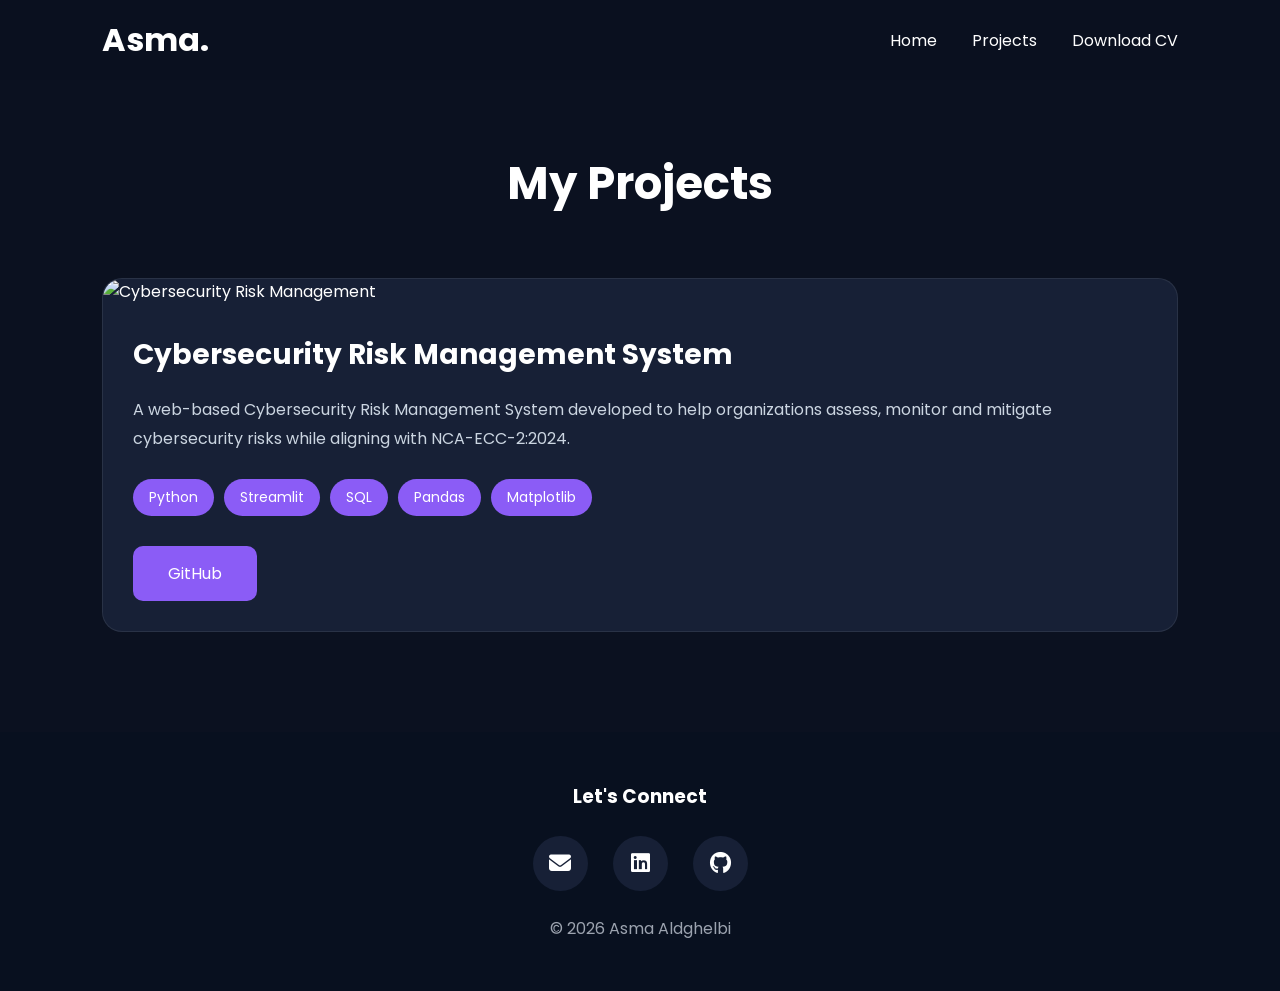
==== projects.html @ 47fd5d33 "Install protfolioasma website" ====
<!DOCTYPE html>
<html lang="en">

<head>

    <meta charset="UTF-8">
    <meta name="viewport" content="width=device-width, initial-scale=1.0">

    <title>Projects | Asma Aldghelbi</title>

    <link rel="stylesheet" href="css/style.css">

    <link rel="stylesheet"
        href="https://cdnjs.cloudflare.com/ajax/libs/font-awesome/6.7.2/css/all.min.css">

</head>

<body>

<header>

    <nav class="navbar">

        <div class="logo">
            Asma.
        </div>

        <ul class="nav-links">

            <li><a href="index.html">Home</a></li>

            <li><a href="projects.html" class="active">Projects</a></li>

            <li><a href="files/Asma_Aldghelbi_CV.pdf" download>Download CV</a></li>

        </ul>

    </nav>

</header>



<section class="projects">

    <h2>My Projects</h2>

    <div class="projects-grid">

        <!-- Project 1 -->

        <div class="project-card">

            <img src="images/project1.png" alt="Cybersecurity Risk Management">

            <div class="project-info">

                <h3>Cybersecurity Risk Management System</h3>

                <p>

                    A web-based Cybersecurity Risk Management System developed
                    to help organizations assess, monitor and mitigate
                    cybersecurity risks while aligning with NCA-ECC-2:2024.

                </p>

                <div class="tech">

                    <span>Python</span>

                    <span>Streamlit</span>

                    <span>SQL</span>

                    <span>Pandas</span>

                    <span>Matplotlib</span>

                </div>

                <div class="project-buttons">

                    <a href="#" class="btn">
                        GitHub
                    </a>

                </div>

            </div>

        </div>



        <!-- أضيفي مشاريع جديدة هنا -->



    </div>

</section>



<footer>

    <h3>Let's Connect</h3>

    <div class="social-links">

        <a href="mailto:your@email.com">
            <i class="fa-solid fa-envelope"></i>
        </a>

        <a href="https://www.linkedin.com/">
            <i class="fab fa-linkedin"></i>
        </a>

        <a href="https://github.com/">
            <i class="fab fa-github"></i>
        </a>

    </div>

    <p>

        © 2026 Asma Aldghelbi

    </p>

</footer>

</body>

</html>
---- css/style.css ----
/* ===========================
   Google Font
=========================== */
@import url('https://fonts.googleapis.com/css2?family=Poppins:wght@300;400;500;600;700;800&display=swap');

/* ===========================
   Reset
=========================== */

*{
    margin:0;
    padding:0;
    box-sizing:border-box;
    font-family:'Poppins',sans-serif;
    scroll-behavior:smooth;
}

body{
    background:#0b1120;
    color:#fff;
}

a{
    text-decoration:none;
}

ul{
    list-style:none;
}

/* ===========================
   Navbar
=========================== */

.navbar{

    width:100%;
    height:80px;

    display:flex;
    justify-content:space-between;
    align-items:center;

    padding:0 8%;

    position:fixed;
    top:0;
    left:0;

    background:rgba(11,17,32,.95);
    backdrop-filter:blur(10px);

    z-index:999;
}

.logo{

    font-size:32px;
    font-weight:700;
    color:#fff;

}

.nav-links{

    display:flex;
    gap:35px;

}

.nav-links a{

    color:white;
    transition:.3s;

}

.nav-links a:hover{

    color:#8b5cf6;

}

.active{

    color:#8b5cf6;

}

/* ===========================
   Hero
=========================== */

.hero{

    min-height:100vh;

    display:flex;
    justify-content:space-between;
    align-items:center;

    padding:120px 8%;

    gap:60px;

}

.hero-content{

    flex:1;

}

.hero-content h3{

    color:#8b5cf6;
    margin-bottom:15px;
    font-size:22px;

}

.hero-content h1{

    font-size:60px;
    margin-bottom:20px;

}

.hero-content h2{

    color:#d1d5db;
    margin-bottom:25px;
    font-size:26px;

}

.hero-content p{

    color:#b8bcc8;
    line-height:1.9;
    margin-bottom:40px;
    max-width:650px;

}

.hero-buttons{

    display:flex;
    gap:20px;

}

.hero-image{

    flex:1;
    display:flex;
    justify-content:center;

}

.hero-image img{

    width:350px;
    border-radius:50%;
    border:5px solid #8b5cf6;

    box-shadow:0 0 40px rgba(139,92,246,.5);

}

/* ===========================
   Buttons
=========================== */

.btn{

    background:#8b5cf6;
    color:white;

    padding:15px 35px;

    border-radius:10px;

    transition:.3s;

}

.btn:hover{

    transform:translateY(-5px);

}

.btn-outline{

    border:2px solid #8b5cf6;

    color:#8b5cf6;

    padding:15px 35px;

    border-radius:10px;

    transition:.3s;

}

.btn-outline:hover{

    background:#8b5cf6;
    color:white;

}

/* ===========================
   Sections
=========================== */

section{

    padding:100px 8%;

}

section h2{

    text-align:center;

    font-size:40px;

    margin-bottom:50px;

}

/* ===========================
   About
=========================== */

.about p{

    max-width:900px;

    margin:auto;

    text-align:center;

    line-height:2;

    color:#cbd5e1;

    font-size:18px;

}

/* ===========================
   Certificates
=========================== */

.certificate-grid{

    display:grid;

    grid-template-columns:repeat(auto-fit,minmax(300px,1fr));

    gap:30px;

}

.certificate-grid img{

    width:100%;

    border-radius:15px;

    transition:.4s;

    cursor:pointer;

}

.certificate-grid img:hover{

    transform:scale(1.05);

}

/* ===========================
   Skills
=========================== */

.skills-grid{

    display:grid;

    grid-template-columns:repeat(auto-fit,minmax(220px,1fr));

    gap:25px;

}

.skill-card{

    background:#172036;

    padding:30px;

    text-align:center;

    border-radius:15px;

    border:1px solid rgba(255,255,255,.08);

    transition:.3s;

}

.skill-card:hover{

    transform:translateY(-10px);

    background:#8b5cf6;

}

/* ===========================
   Footer
=========================== */

footer{

    background:#08101f;

    text-align:center;

    padding:50px 20px;

}

footer h3{

    margin-bottom:25px;

}

.social-links{

    display:flex;

    justify-content:center;

    gap:25px;

    margin-bottom:25px;

}

.social-links a{

    width:55px;

    height:55px;

    border-radius:50%;

    background:#172036;

    display:flex;

    justify-content:center;

    align-items:center;

    color:white;

    font-size:22px;

    transition:.3s;

}

.social-links a:hover{

    background:#8b5cf6;

    transform:translateY(-5px);

}

footer p{

    color:#9ca3af;

}

/* ===========================
   Responsive
=========================== */

@media(max-width:900px){

.hero{

    flex-direction:column-reverse;

    text-align:center;

}

.hero-buttons{

    justify-content:center;

}

.hero-content h1{

    font-size:45px;

}

.hero-image img{

    width:250px;

}

.navbar{

    flex-direction:column;

    height:auto;

    padding:20px;

}

.nav-links{

    margin-top:20px;

}

}
/*==========================
Projects
==========================*/

.projects{

    padding:150px 8% 100px;

}

.projects h2{

    text-align:center;

    font-size:45px;

    margin-bottom:60px;

}

.projects-grid{

    display:grid;

    grid-template-columns:repeat(auto-fit,minmax(380px,1fr));

    gap:40px;

}

.project-card{

    background:#172036;

    border-radius:20px;

    overflow:hidden;

    transition:.4s;

    border:1px solid rgba(255,255,255,.08);

}

.project-card:hover{

    transform:translateY(-10px);

    box-shadow:0 20px 40px rgba(0,0,0,.35);

}

.project-card img{

    width:100%;

    height:240px;

    object-fit:cover;

}

.project-info{

    padding:30px;

}

.project-info h3{

    margin-bottom:20px;

    font-size:28px;

}

.project-info p{

    color:#cbd5e1;

    line-height:1.8;

    margin-bottom:25px;

}

.tech{

    display:flex;

    flex-wrap:wrap;

    gap:10px;

    margin-bottom:30px;

}

.tech span{

    background:#8b5cf6;

    padding:8px 16px;

    border-radius:50px;

    font-size:14px;

}

.project-buttons{

    display:flex;

    gap:15px;

}
/*==============================
Animations
==============================*/

.hidden{

    opacity:0;

    transform:translateY(60px);

    transition:all .8s ease;

}

.show{

    opacity:1;

    transform:translateY(0);

}
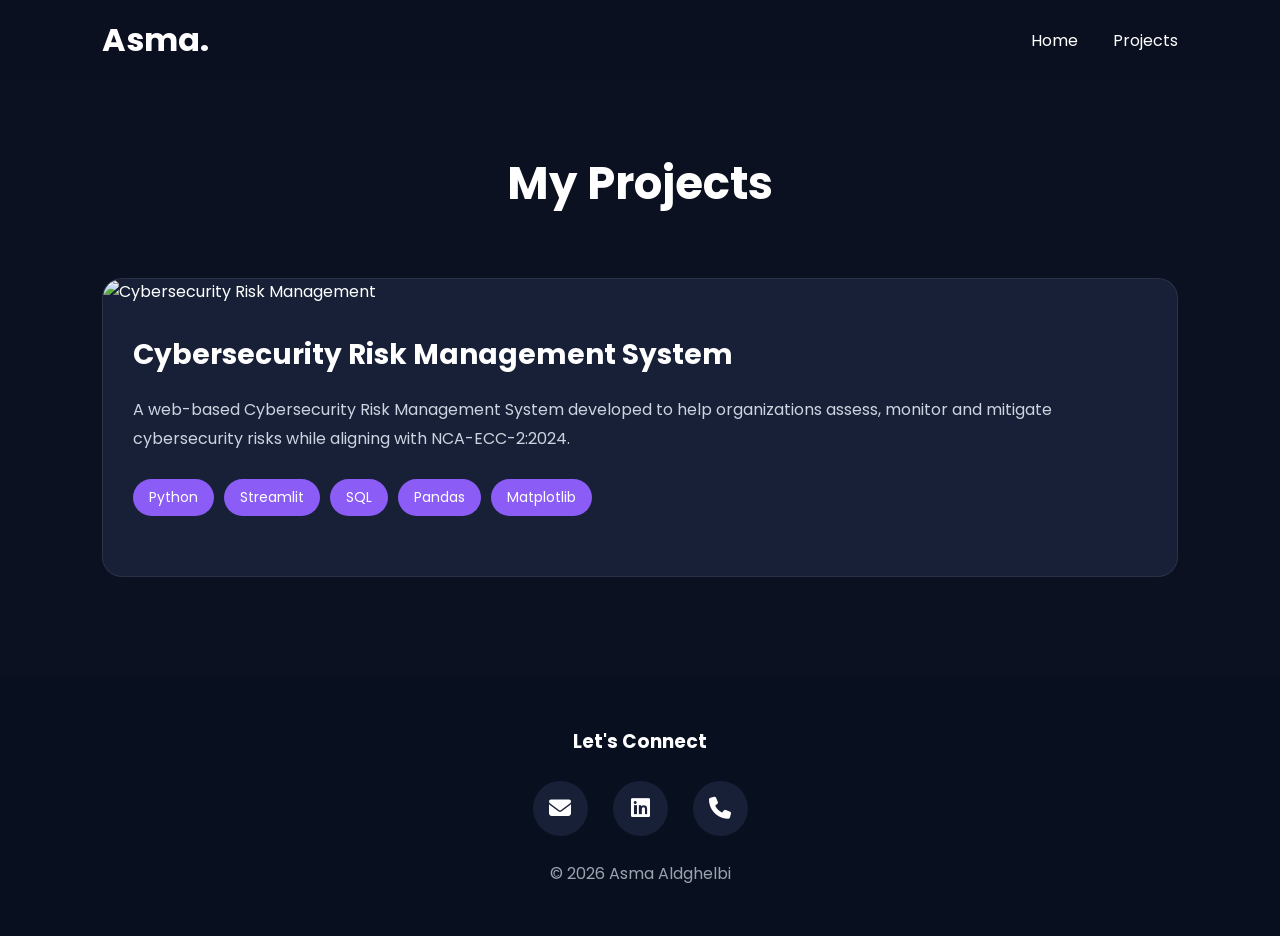
==== commit 15a9ffea: "Update" ====
--- a/projects.html
+++ b/projects.html
@@ -30,8 +30,6 @@
             <li><a href="index.html">Home</a></li>
 
             <li><a href="projects.html" class="active">Projects</a></li>
-
-            <li><a href="files/Asma_Aldghelbi_CV.pdf" download>Download CV</a></li>
 
         </ul>
 
@@ -77,16 +75,7 @@
 
                     <span>Matplotlib</span>
 
-                </div>
-
-                <div class="project-buttons">
-
-                    <a href="#" class="btn">
-                        GitHub
-                    </a>
-
-                </div>
-
+                
             </div>
 
         </div>
@@ -117,8 +106,8 @@
             <i class="fab fa-linkedin"></i>
         </a>
 
-        <a href="https://github.com/">
-            <i class="fab fa-github"></i>
+            <a href="tel:+966530977625">
+          <i class="fa-solid fa-phone"></i>
         </a>
 
     </div>
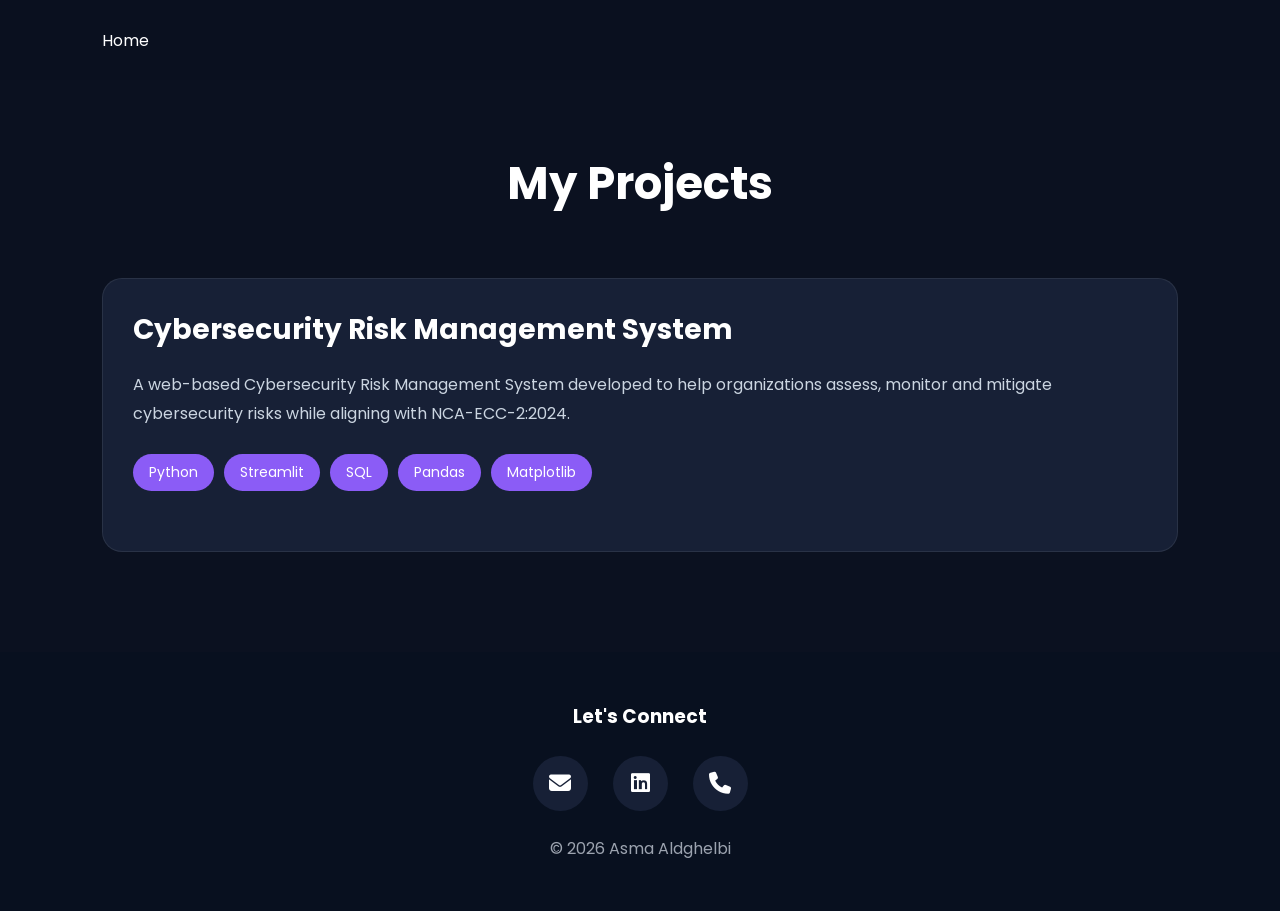
==== commit 5095513e: "Add CV" ====
--- a/projects.html
+++ b/projects.html
@@ -21,15 +21,9 @@
 
     <nav class="navbar">
 
-        <div class="logo">
-            Asma.
-        </div>
-
         <ul class="nav-links">
 
             <li><a href="index.html">Home</a></li>
-
-            <li><a href="projects.html" class="active">Projects</a></li>
 
         </ul>
 
@@ -49,7 +43,6 @@
 
         <div class="project-card">
 
-            <img src="images/project1.png" alt="Cybersecurity Risk Management">
 
             <div class="project-info">
 
@@ -90,8 +83,6 @@
 
 </section>
 
-
-
 <footer>
 
     <h3>Let's Connect</h3>
--- a/css/style.css
+++ b/css/style.css
@@ -578,4 +578,34 @@
 
     transform:translateY(0);
 
+}
+/* ================= Technical Tools ================= */
+
+.tools {
+    padding: 80px 10%;
+    text-align: center;
+}
+
+.tools h2 {
+    margin-bottom: 40px;
+}
+
+.tools-grid {
+    display: grid;
+    grid-template-columns: repeat(auto-fit, minmax(220px, 1fr));
+    gap: 20px;
+}
+
+.tool-card {
+    background: #1b1b1b;
+    color: #fff;
+    padding: 20px;
+    border-radius: 12px;
+    border: 1px solid #00e5ff;
+    transition: 0.3s;
+}
+
+.tool-card:hover {
+    transform: translateY(-5px);
+    box-shadow: 0 0 15px #00e5ff;
 }
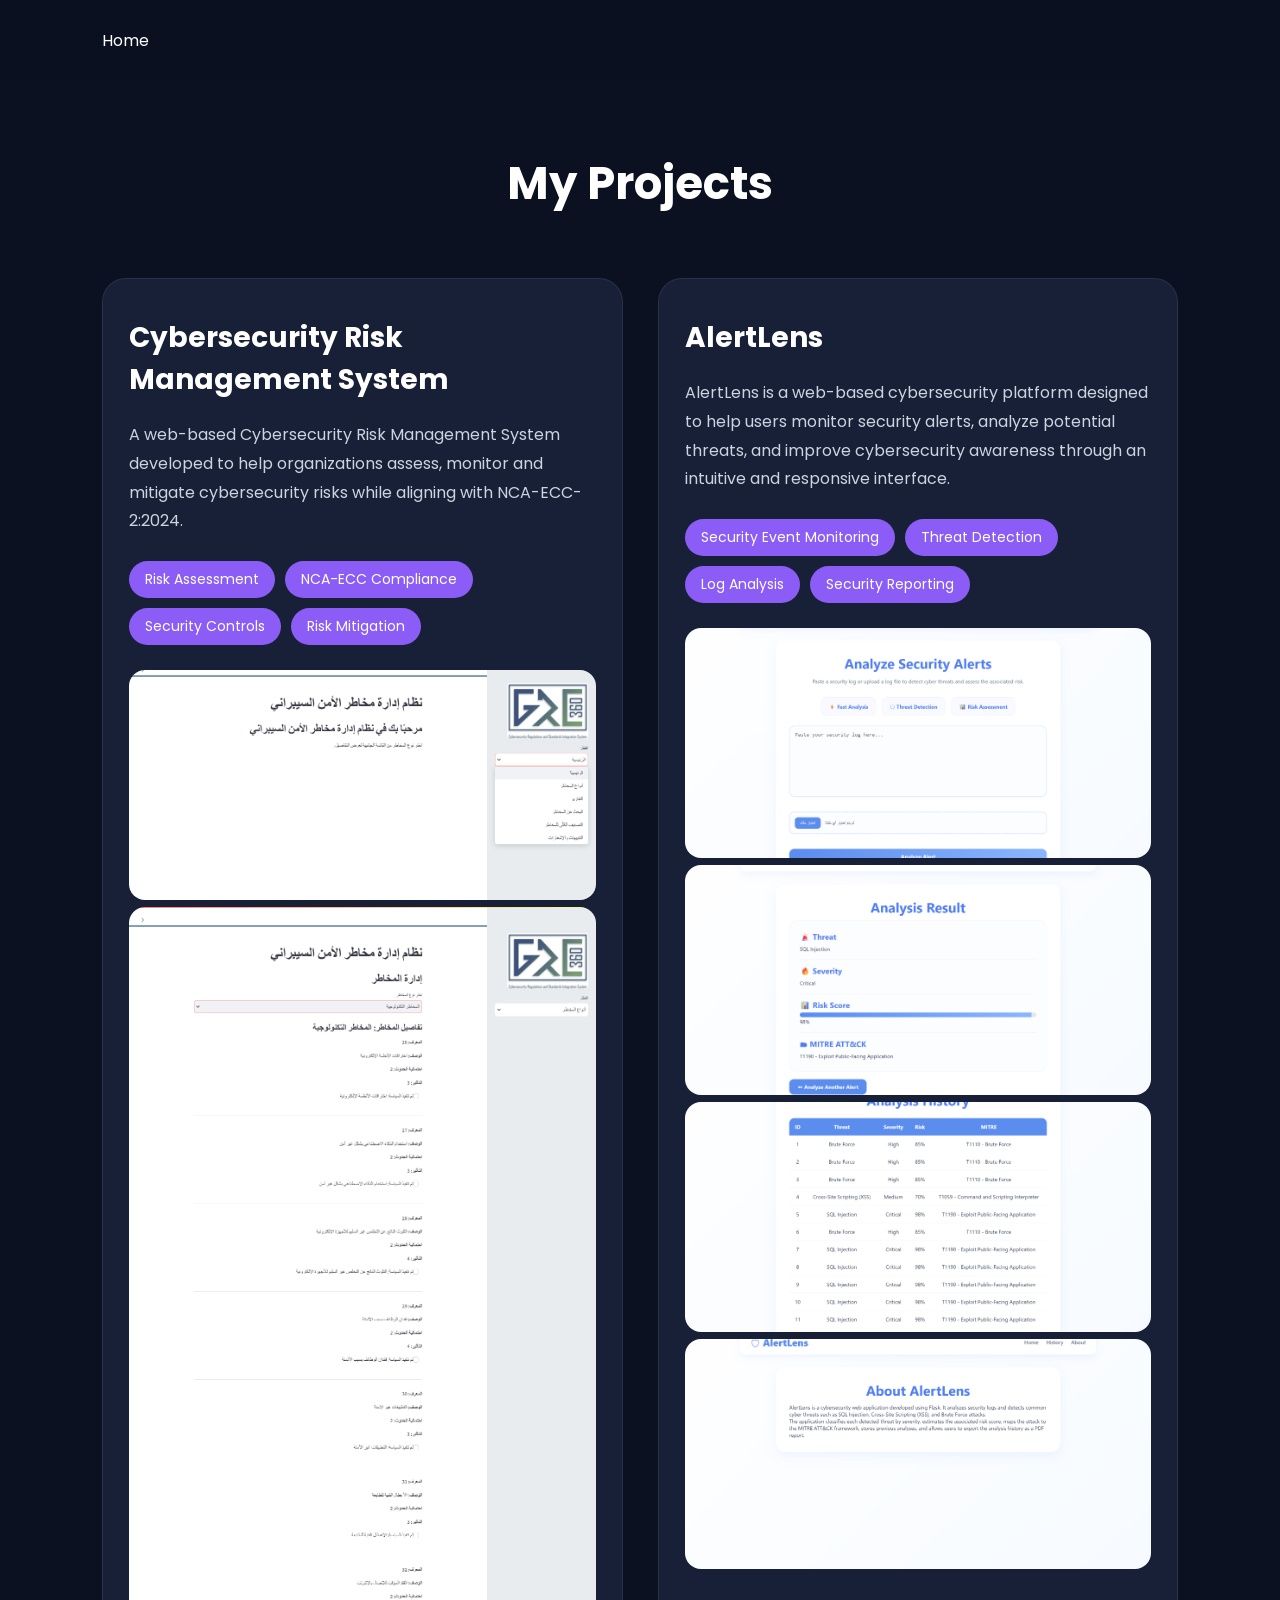
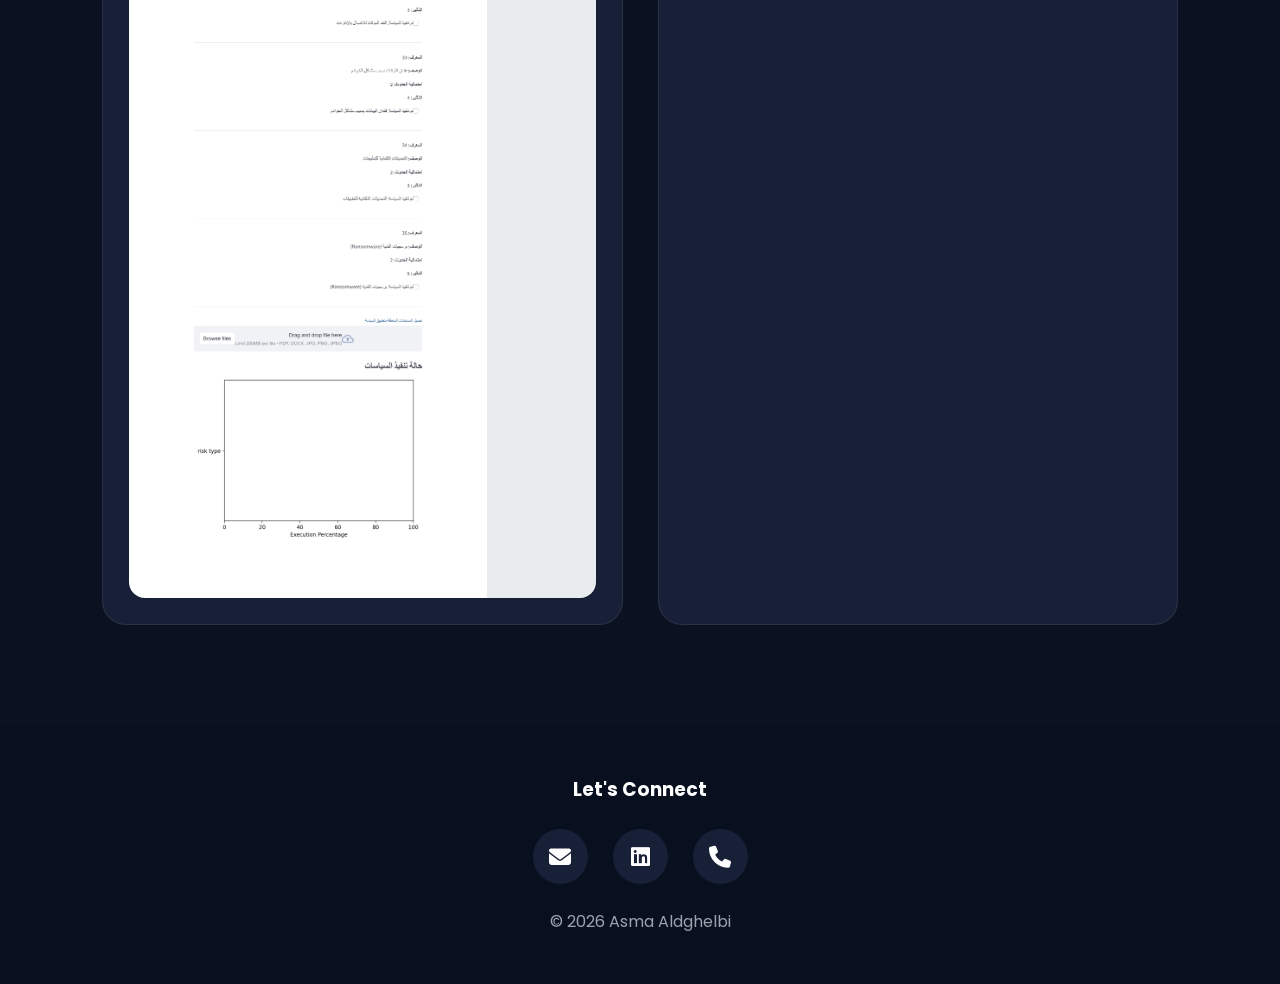
==== commit 5c227ccd: "Update portfolio projects" ====
--- a/projects.html
+++ b/projects.html
@@ -2,114 +2,110 @@
 <html lang="en">
 
 <head>
-
     <meta charset="UTF-8">
     <meta name="viewport" content="width=device-width, initial-scale=1.0">
-
     <title>Projects | Asma Aldghelbi</title>
 
     <link rel="stylesheet" href="css/style.css">
-
-    <link rel="stylesheet"
-        href="https://cdnjs.cloudflare.com/ajax/libs/font-awesome/6.7.2/css/all.min.css">
-
+    <link rel="stylesheet" href="https://cdnjs.cloudflare.com/ajax/libs/font-awesome/6.7.2/css/all.min.css">
 </head>
 
 <body>
 
-<header>
+    <header>
+        <nav class="navbar">
+            <ul class="nav-links">
+                <li><a href="index.html">Home</a></li>
+            </ul>
+        </nav>
+    </header>
 
-    <nav class="navbar">
+    <section class="projects">
 
-        <ul class="nav-links">
+        <h2>My Projects</h2>
 
-            <li><a href="index.html">Home</a></li>
+        <div class="projects-grid">
 
-        </ul>
+            <div class="project-card">
 
-    </nav>
+                <div class="project-info">
 
-</header>
+                    <h3>Cybersecurity Risk Management System</h3>
 
+                    <p>
+                        A web-based Cybersecurity Risk Management System developed
+                        to help organizations assess, monitor and mitigate
+                        cybersecurity risks while aligning with NCA-ECC-2:2024.
+                    </p>
 
+                    <div class="tech">
+                        <span>Risk Assessment</span>
+                        <span>NCA-ECC Compliance</span>
+                        <span>Security Controls</span>
+                        <span>Risk Mitigation</span>
+                    </div>
 
-<section class="projects">
+                    <img src="images/GRC360.png" alt="Cybersecurity Risk Management System">
+                    <img src="images/Risk.png" alt="Risk System" class="risk-img">
 
-    <h2>My Projects</h2>
+                </div>
 
-    <div class="projects-grid">
+            </div>
 
-        <!-- Project 1 -->
+            <div class="project-card">
 
-        <div class="project-card">
+                <div class="project-info">
 
+                    <h3>AlertLens</h3>
 
-            <div class="project-info">
+                    <p>
+                        AlertLens is a web-based cybersecurity platform designed to help users monitor security alerts,
+                        analyze potential threats, and improve cybersecurity awareness through an intuitive and responsive interface.
+                    </p>
 
-                <h3>Cybersecurity Risk Management System</h3>
+                    <div class="tech">
+                        <span>Security Event Monitoring</span>
+                        <span>Threat Detection</span>
+                        <span>Log Analysis</span>
+                        <span>Security Reporting</span>
+                    </div>
 
-                <p>
+                    <img src="images/Homescrean.png" alt="Home Screen">
+                    <img src="images/Resultscrean.png" alt="Result Screen">
+                    <img src="images/Historyscrean.png" alt="History Screen">
+                    <img src="images/Aboutscrean.png" alt="About Screen">
 
-                    A web-based Cybersecurity Risk Management System developed
-                    to help organizations assess, monitor and mitigate
-                    cybersecurity risks while aligning with NCA-ECC-2:2024.
+                </div>
 
-                </p>
-
-                <div class="tech">
-
-                    <span>Python</span>
-
-                    <span>Streamlit</span>
-
-                    <span>SQL</span>
-
-                    <span>Pandas</span>
-
-                    <span>Matplotlib</span>
-
-                
             </div>
 
         </div>
 
+    </section>
 
+    <footer>
 
-        <!-- أضيفي مشاريع جديدة هنا -->
+        <h3>Let's Connect</h3>
 
+        <div class="social-links">
 
+            <a href="mailto:asma.aldghelbi@gmail.com">
+                <i class="fa-solid fa-envelope"></i>
+            </a>
 
-    </div>
-
-</section>
-
-<footer>
-
-    <h3>Let's Connect</h3>
-
-    <div class="social-links">
-
-        <a href="mailto:your@email.com">
-            <i class="fa-solid fa-envelope"></i>
-        </a>
-
-        <a href="https://www.linkedin.com/">
-            <i class="fab fa-linkedin"></i>
-        </a>
+            <a href="https://www.linkedin.com/in/asma-aldghelbi-b849ba235">
+                <i class="fab fa-linkedin"></i>
+            </a>
 
             <a href="tel:+966530977625">
-          <i class="fa-solid fa-phone"></i>
-        </a>
+                <i class="fa-solid fa-phone"></i>
+            </a>
 
-    </div>
+        </div>
 
-    <p>
+        <p>© 2026 Asma Aldghelbi</p>
 
-        © 2026 Asma Aldghelbi
-
-    </p>
-
-</footer>
+    </footer>
 
 </body>
 
--- a/css/style.css
+++ b/css/style.css
@@ -1,611 +1,399 @@
-/* ===========================
-   Google Font
-=========================== */
 @import url('https://fonts.googleapis.com/css2?family=Poppins:wght@300;400;500;600;700;800&display=swap');
 
-/* ===========================
-   Reset
-=========================== */
-
-*{
-    margin:0;
-    padding:0;
-    box-sizing:border-box;
-    font-family:'Poppins',sans-serif;
-    scroll-behavior:smooth;
-}
-
-body{
-    background:#0b1120;
-    color:#fff;
-}
-
-a{
-    text-decoration:none;
-}
-
-ul{
-    list-style:none;
-}
-
-/* ===========================
-   Navbar
-=========================== */
-
-.navbar{
-
-    width:100%;
-    height:80px;
-
-    display:flex;
-    justify-content:space-between;
-    align-items:center;
-
-    padding:0 8%;
-
-    position:fixed;
-    top:0;
-    left:0;
-
-    background:rgba(11,17,32,.95);
-    backdrop-filter:blur(10px);
-
-    z-index:999;
-}
-
-.logo{
-
-    font-size:32px;
-    font-weight:700;
-    color:#fff;
-
-}
-
-.nav-links{
-
-    display:flex;
-    gap:35px;
-
-}
-
-.nav-links a{
-
-    color:white;
-    transition:.3s;
-
-}
-
-.nav-links a:hover{
-
-    color:#8b5cf6;
-
-}
-
-.active{
-
-    color:#8b5cf6;
-
-}
-
-/* ===========================
-   Hero
-=========================== */
-
-.hero{
-
-    min-height:100vh;
-
-    display:flex;
-    justify-content:space-between;
-    align-items:center;
-
-    padding:120px 8%;
-
-    gap:60px;
-
-}
-
-.hero-content{
-
-    flex:1;
-
-}
-
-.hero-content h3{
-
-    color:#8b5cf6;
-    margin-bottom:15px;
-    font-size:22px;
-
-}
-
-.hero-content h1{
-
-    font-size:60px;
-    margin-bottom:20px;
-
-}
-
-.hero-content h2{
-
-    color:#d1d5db;
-    margin-bottom:25px;
-    font-size:26px;
-
-}
-
-.hero-content p{
-
-    color:#b8bcc8;
-    line-height:1.9;
-    margin-bottom:40px;
-    max-width:650px;
-
-}
-
-.hero-buttons{
-
-    display:flex;
-    gap:20px;
-
-}
-
-.hero-image{
-
-    flex:1;
-    display:flex;
-    justify-content:center;
-
-}
-
-.hero-image img{
-
-    width:350px;
-    border-radius:50%;
-    border:5px solid #8b5cf6;
-
-    box-shadow:0 0 40px rgba(139,92,246,.5);
-
-}
-
-/* ===========================
-   Buttons
-=========================== */
-
-.btn{
-
-    background:#8b5cf6;
-    color:white;
-
-    padding:15px 35px;
-
-    border-radius:10px;
-
-    transition:.3s;
-
-}
-
-.btn:hover{
-
-    transform:translateY(-5px);
-
-}
-
-.btn-outline{
-
-    border:2px solid #8b5cf6;
-
-    color:#8b5cf6;
-
-    padding:15px 35px;
-
-    border-radius:10px;
-
-    transition:.3s;
-
-}
-
-.btn-outline:hover{
-
-    background:#8b5cf6;
-    color:white;
-
-}
-
-/* ===========================
-   Sections
-=========================== */
-
-section{
-
-    padding:100px 8%;
-
-}
-
-section h2{
-
-    text-align:center;
-
-    font-size:40px;
-
-    margin-bottom:50px;
-
-}
-
-/* ===========================
-   About
-=========================== */
-
-.about p{
-
-    max-width:900px;
-
-    margin:auto;
-
-    text-align:center;
-
-    line-height:2;
-
-    color:#cbd5e1;
-
-    font-size:18px;
-
-}
-
-/* ===========================
-   Certificates
-=========================== */
-
-.certificate-grid{
-
-    display:grid;
-
-    grid-template-columns:repeat(auto-fit,minmax(300px,1fr));
-
-    gap:30px;
-
-}
-
-.certificate-grid img{
-
-    width:100%;
-
-    border-radius:15px;
-
-    transition:.4s;
-
-    cursor:pointer;
-
-}
-
-.certificate-grid img:hover{
-
-    transform:scale(1.05);
-
-}
-
-/* ===========================
-   Skills
-=========================== */
-
-.skills-grid{
-
-    display:grid;
-
-    grid-template-columns:repeat(auto-fit,minmax(220px,1fr));
-
-    gap:25px;
-
-}
-
-.skill-card{
-
-    background:#172036;
-
-    padding:30px;
-
-    text-align:center;
-
-    border-radius:15px;
-
-    border:1px solid rgba(255,255,255,.08);
-
-    transition:.3s;
-
-}
-
-.skill-card:hover{
-
-    transform:translateY(-10px);
-
-    background:#8b5cf6;
-
-}
-
-/* ===========================
-   Footer
-=========================== */
-
-footer{
-
-    background:#08101f;
-
-    text-align:center;
-
-    padding:50px 20px;
-
-}
-
-footer h3{
-
-    margin-bottom:25px;
-
-}
-
-.social-links{
-
-    display:flex;
-
-    justify-content:center;
-
-    gap:25px;
-
-    margin-bottom:25px;
-
-}
-
-.social-links a{
-
-    width:55px;
-
-    height:55px;
-
-    border-radius:50%;
-
-    background:#172036;
-
-    display:flex;
-
-    justify-content:center;
-
-    align-items:center;
-
-    color:white;
-
-    font-size:22px;
-
-    transition:.3s;
-
-}
-
-.social-links a:hover{
-
-    background:#8b5cf6;
-
-    transform:translateY(-5px);
-
-}
-
-footer p{
-
-    color:#9ca3af;
-
-}
-
-/* ===========================
-   Responsive
-=========================== */
-
-@media(max-width:900px){
-
-.hero{
-
-    flex-direction:column-reverse;
-
-    text-align:center;
-
-}
-
-.hero-buttons{
-
-    justify-content:center;
-
-}
-
-.hero-content h1{
-
-    font-size:45px;
-
-}
-
-.hero-image img{
-
-    width:250px;
-
-}
-
-.navbar{
-
-    flex-direction:column;
-
-    height:auto;
-
-    padding:20px;
-
-}
-
-.nav-links{
-
-    margin-top:20px;
-
-}
-
-}
-/*==========================
-Projects
-==========================*/
-
-.projects{
-
-    padding:150px 8% 100px;
-
-}
-
-.projects h2{
-
-    text-align:center;
-
-    font-size:45px;
-
-    margin-bottom:60px;
-
-}
-
-.projects-grid{
-
-    display:grid;
-
-    grid-template-columns:repeat(auto-fit,minmax(380px,1fr));
-
-    gap:40px;
-
-}
-
-.project-card{
-
-    background:#172036;
-
-    border-radius:20px;
-
-    overflow:hidden;
-
-    transition:.4s;
-
-    border:1px solid rgba(255,255,255,.08);
-
-}
-
-.project-card:hover{
-
-    transform:translateY(-10px);
-
-    box-shadow:0 20px 40px rgba(0,0,0,.35);
-
-}
-
-.project-card img{
-
-    width:100%;
-
-    height:240px;
-
-    object-fit:cover;
-
-}
-
-.project-info{
-
-    padding:30px;
-
-}
-
-.project-info h3{
-
-    margin-bottom:20px;
-
-    font-size:28px;
-
-}
-
-.project-info p{
-
-    color:#cbd5e1;
-
-    line-height:1.8;
-
-    margin-bottom:25px;
-
-}
-
-.tech{
-
-    display:flex;
-
-    flex-wrap:wrap;
-
-    gap:10px;
-
-    margin-bottom:30px;
-
-}
-
-.tech span{
-
-    background:#8b5cf6;
-
-    padding:8px 16px;
-
-    border-radius:50px;
-
-    font-size:14px;
-
-}
-
-.project-buttons{
-
-    display:flex;
-
-    gap:15px;
-
-}
-/*==============================
-Animations
-==============================*/
-
-.hidden{
-
-    opacity:0;
-
-    transform:translateY(60px);
-
-    transition:all .8s ease;
-
-}
-
-.show{
-
-    opacity:1;
-
-    transform:translateY(0);
-
-}
-/* ================= Technical Tools ================= */
-
-.tools {
-    padding: 80px 10%;
-    text-align: center;
-}
-
-.tools h2 {
+* {
+    margin: 0;
+    padding: 0;
+    box-sizing: border-box;
+    font-family: 'Poppins', sans-serif;
+    scroll-behavior: smooth;
+}
+
+body {
+    background: #0b1120;
+    color: #fff;
+}
+
+a {
+    text-decoration: none;
+}
+
+ul {
+    list-style: none;
+}
+
+/* ================= NAVBAR ================= */
+
+.navbar {
+    width: 100%;
+    height: 80px;
+    display: flex;
+    justify-content: space-between;
+    align-items: center;
+    padding: 0 8%;
+    position: fixed;
+    top: 0;
+    left: 0;
+    background: rgba(11,17,32,.95);
+    backdrop-filter: blur(10px);
+    z-index: 999;
+}
+
+.nav-links {
+    display: flex;
+    gap: 35px;
+}
+
+.nav-links a {
+    color: #fff;
+    transition: .3s;
+}
+
+.nav-links a:hover,
+.active {
+    color: #8b5cf6;
+}
+
+/* ================= HERO ================= */
+
+.hero {
+    min-height: 100vh;
+    display: flex;
+    justify-content: space-between;
+    align-items: center;
+    gap: 60px;
+    padding: 120px 8%;
+}
+
+.hero-content {
+    flex: 1;
+}
+
+.hero-content h3 {
+    color: #8b5cf6;
+    font-size: 22px;
+    margin-bottom: 15px;
+}
+
+.hero-content h1 {
+    font-size: 60px;
+    margin-bottom: 20px;
+}
+
+.hero-content h2 {
+    color: #d1d5db;
+    font-size: 26px;
+    margin-bottom: 25px;
+}
+
+.hero-content p {
+    color: #b8bcc8;
+    line-height: 1.9;
+    max-width: 650px;
     margin-bottom: 40px;
 }
 
-.tools-grid {
+.hero-buttons {
+    display: flex;
+    gap: 20px;
+}
+
+.btn {
+    background: #8b5cf6;
+    color: #fff;
+    padding: 15px 35px;
+    border-radius: 10px;
+    transition: .3s;
+}
+
+.btn:hover {
+    transform: translateY(-5px);
+}
+
+.btn-outline {
+    border: 2px solid #8b5cf6;
+    color: #8b5cf6;
+    padding: 15px 35px;
+    border-radius: 10px;
+    transition: .3s;
+}
+
+.btn-outline:hover {
+    background: #8b5cf6;
+    color: #fff;
+}
+
+/* ================= SECTIONS ================= */
+
+section {
+    padding: 100px 8%;
+}
+
+section h2 {
+    text-align: center;
+    font-size: 40px;
+    margin-bottom: 50px;
+}
+
+.about p {
+    max-width: 900px;
+    margin: auto;
+    text-align: center;
+    line-height: 2;
+    color: #cbd5e1;
+    font-size: 18px;
+}
+/* ================= CERTIFICATES ================= */
+
+.certificate-grid {
+    display: grid;
+    grid-template-columns: repeat(auto-fit, minmax(300px, 1fr));
+    gap: 30px;
+}
+
+.certificate-grid img {
+    width: 100%;
+    border-radius: 15px;
+    transition: .4s;
+    cursor: pointer;
+}
+
+.certificate-grid img:hover {
+    transform: scale(1.05);
+}
+
+/* ================= SKILLS ================= */
+
+.skills-grid {
     display: grid;
     grid-template-columns: repeat(auto-fit, minmax(220px, 1fr));
-    gap: 20px;
-}
-
-.tool-card {
-    background: #1b1b1b;
-    color: #fff;
-    padding: 20px;
-    border-radius: 12px;
-    border: 1px solid #00e5ff;
-    transition: 0.3s;
-}
-
-.tool-card:hover {
+    gap: 25px;
+}
+
+.skill-card {
+    background: #172036;
+    padding: 30px;
+    text-align: center;
+    border-radius: 15px;
+    border: 1px solid rgba(255,255,255,.08);
+    transition: .3s;
+}
+
+.skill-card:hover {
+    transform: translateY(-10px);
+    background: #8b5cf6;
+}
+
+/* ================= PROJECTS ================= */
+
+.projects {
+    padding: 150px 8% 100px;
+}
+
+.projects h2 {
+    text-align: center;
+    font-size: 45px;
+    margin-bottom: 60px;
+}
+
+.projects-grid {
+    display: grid;
+    grid-template-columns: repeat(auto-fit, minmax(350px,1fr));
+    gap: 35px;
+}
+
+.project-card {
+    background: #172036;
+    border: 1px solid rgba(255,255,255,.08);
+    border-radius: 20px;
+    overflow: hidden;
+    transition: .4s;
+}
+
+.project-card:hover {
+    transform: translateY(-10px);
+    box-shadow: 0 20px 40px rgba(0,0,0,.35);
+}
+
+.project-card img {
+    width: 100%;
+    height: 220px;
+    object-fit: cover;
+}
+
+.project-info {
+    padding: 30px;
+}
+
+.project-info h3 {
+    font-size: 28px;
+    margin-bottom: 20px;
+}
+
+.project-info p {
+    color: #cbd5e1;
+    line-height: 1.8;
+    margin-bottom: 25px;
+}
+
+.tech {
+    display: flex;
+    flex-wrap: wrap;
+    gap: 10px;
+    margin-bottom: 25px;
+}
+
+.tech span {
+    background: #8b5cf6;
+    color: #fff;
+    padding: 8px 16px;
+    border-radius: 50px;
+    font-size: 14px;
+}
+
+.project-buttons {
+    display: flex;
+    gap: 15px;
+}
+
+.project-buttons a {
+    flex: 1;
+    text-align: center;
+}
+/* ================= FOOTER ================= */
+
+footer {
+    background: #08101f;
+    text-align: center;
+    padding: 50px 20px;
+}
+
+footer h3 {
+    margin-bottom: 25px;
+}
+
+.social-links {
+    display: flex;
+    justify-content: center;
+    gap: 25px;
+    margin-bottom: 25px;
+}
+
+.social-links a {
+    width: 55px;
+    height: 55px;
+    border-radius: 50%;
+    background: #172036;
+    display: flex;
+    justify-content: center;
+    align-items: center;
+    color: #fff;
+    font-size: 22px;
+    transition: .3s;
+}
+
+.social-links a:hover {
+    background: #8b5cf6;
     transform: translateY(-5px);
-    box-shadow: 0 0 15px #00e5ff;
+}
+
+footer p {
+    color: #9ca3af;
+}
+
+/* ================= ANIMATION ================= */
+
+.hidden {
+    opacity: 0;
+    transform: translateY(60px);
+    transition: all .8s ease;
+}
+
+.show {
+    opacity: 1;
+    transform: translateY(0);
+}
+
+/* ================= RESPONSIVE ================= */
+
+@media (max-width: 900px) {
+
+    .navbar {
+        flex-direction: column;
+        height: auto;
+        padding: 20px;
+    }
+
+    .nav-links {
+        margin-top: 20px;
+        gap: 20px;
+    }
+
+    .hero {
+        flex-direction: column-reverse;
+        text-align: center;
+        padding: 120px 8% 80px;
+    }
+
+    .hero-content h1 {
+        font-size: 42px;
+    }
+
+    .hero-content h2 {
+        font-size: 22px;
+    }
+
+    .hero-buttons {
+        justify-content: center;
+        flex-wrap: wrap;
+    }
+
+    .projects-grid,
+    .skills-grid,
+    .certificate-grid {
+        grid-template-columns: 1fr;
+    }
+
+    .project-info h3 {
+        font-size: 24px;
+    }
+
+    section {
+        padding: 80px 6%;
+    }
+}
+.project-card{
+    background:#172036;
+    border-radius:24px;
+    padding:18px;
+    border:1px solid rgba(255,255,255,.08);
+    transition:.35s ease;
+}
+
+.project-card:hover{
+    transform:translateY(-8px);
+    box-shadow:0 20px 45px rgba(0,0,0,.35);
+}
+
+.project-card img{
+    width:100%;
+    height:230px;
+    object-fit:cover;
+    border-radius:16px;
+    transition:.35s ease;
+}
+
+.project-card:hover img{
+    transform:scale(1.03);
+}
+
+.project-info{
+    padding:20px 8px 8px;
+}
+.risk-img{
+    width: 100%;
+    height: auto !important;
+    max-height: none;
+    object-fit: contain;
+    display: block;
+    border-radius: 18px;
 }
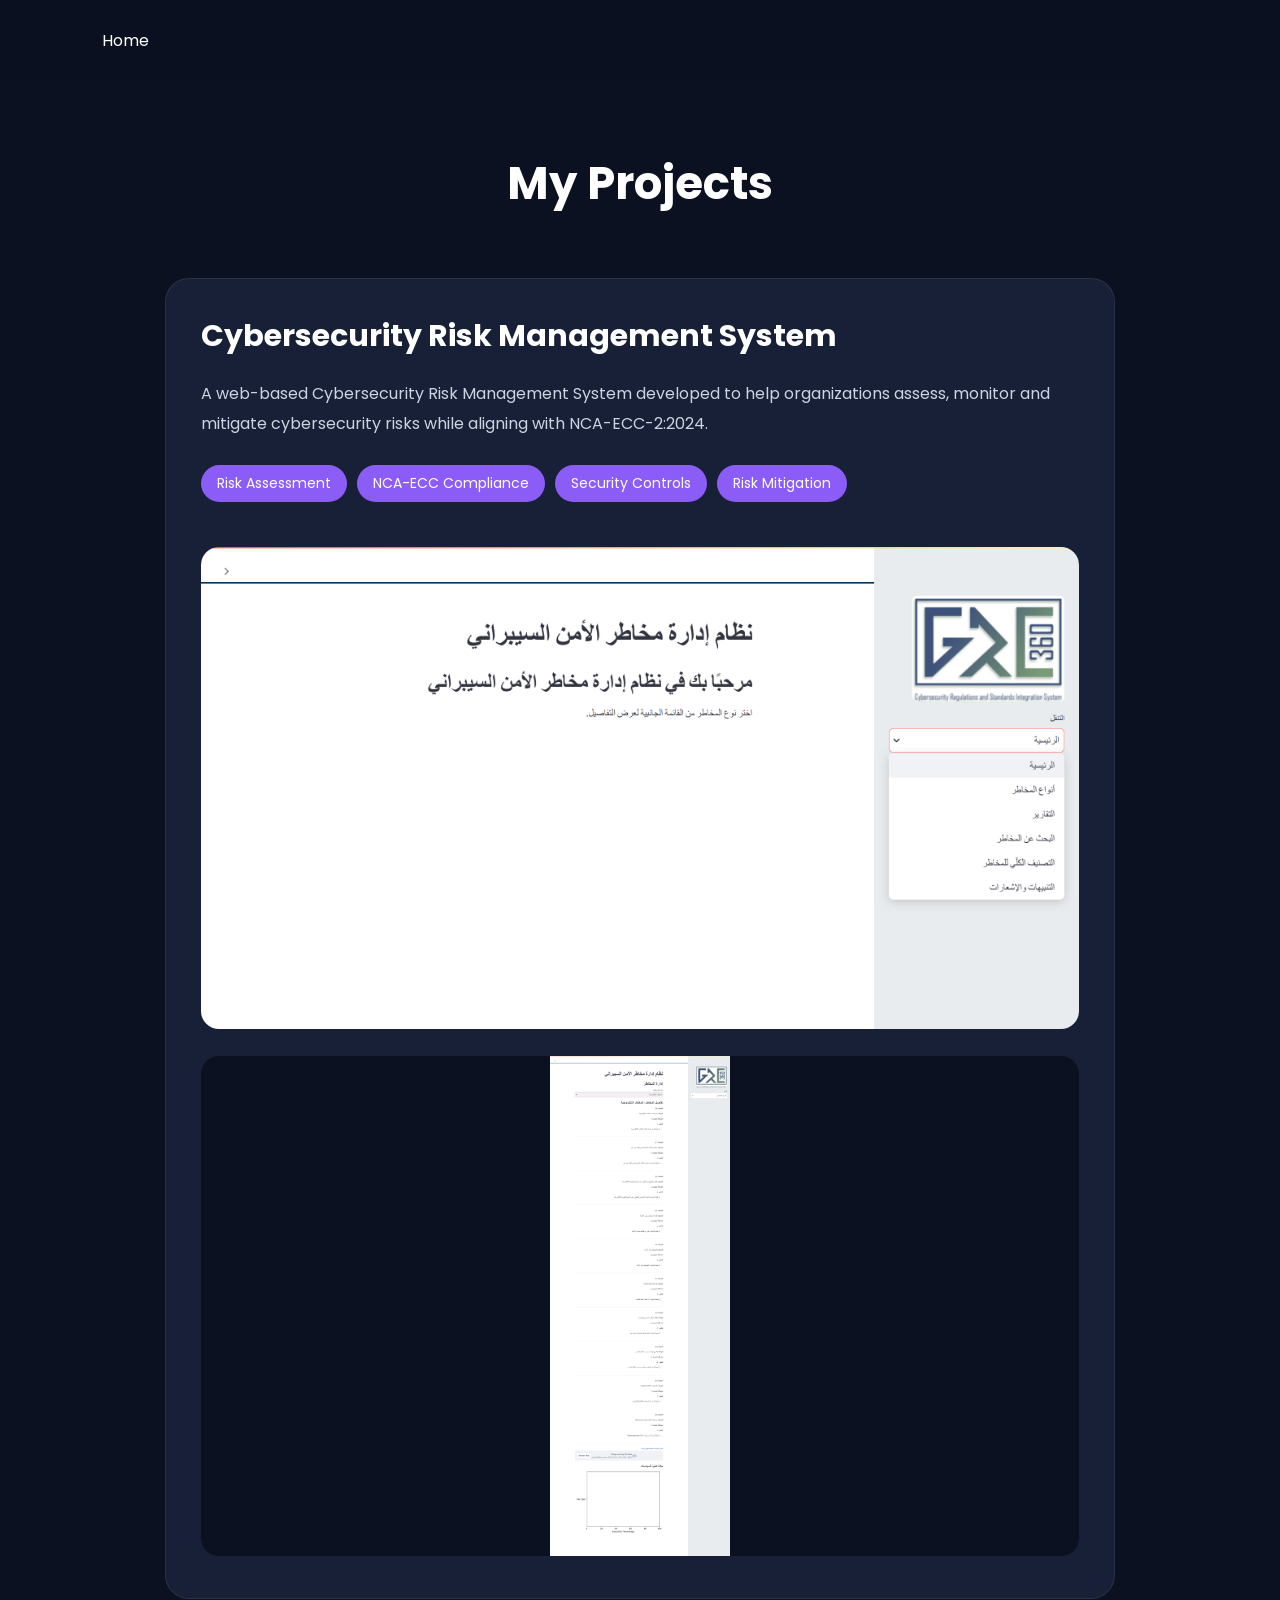
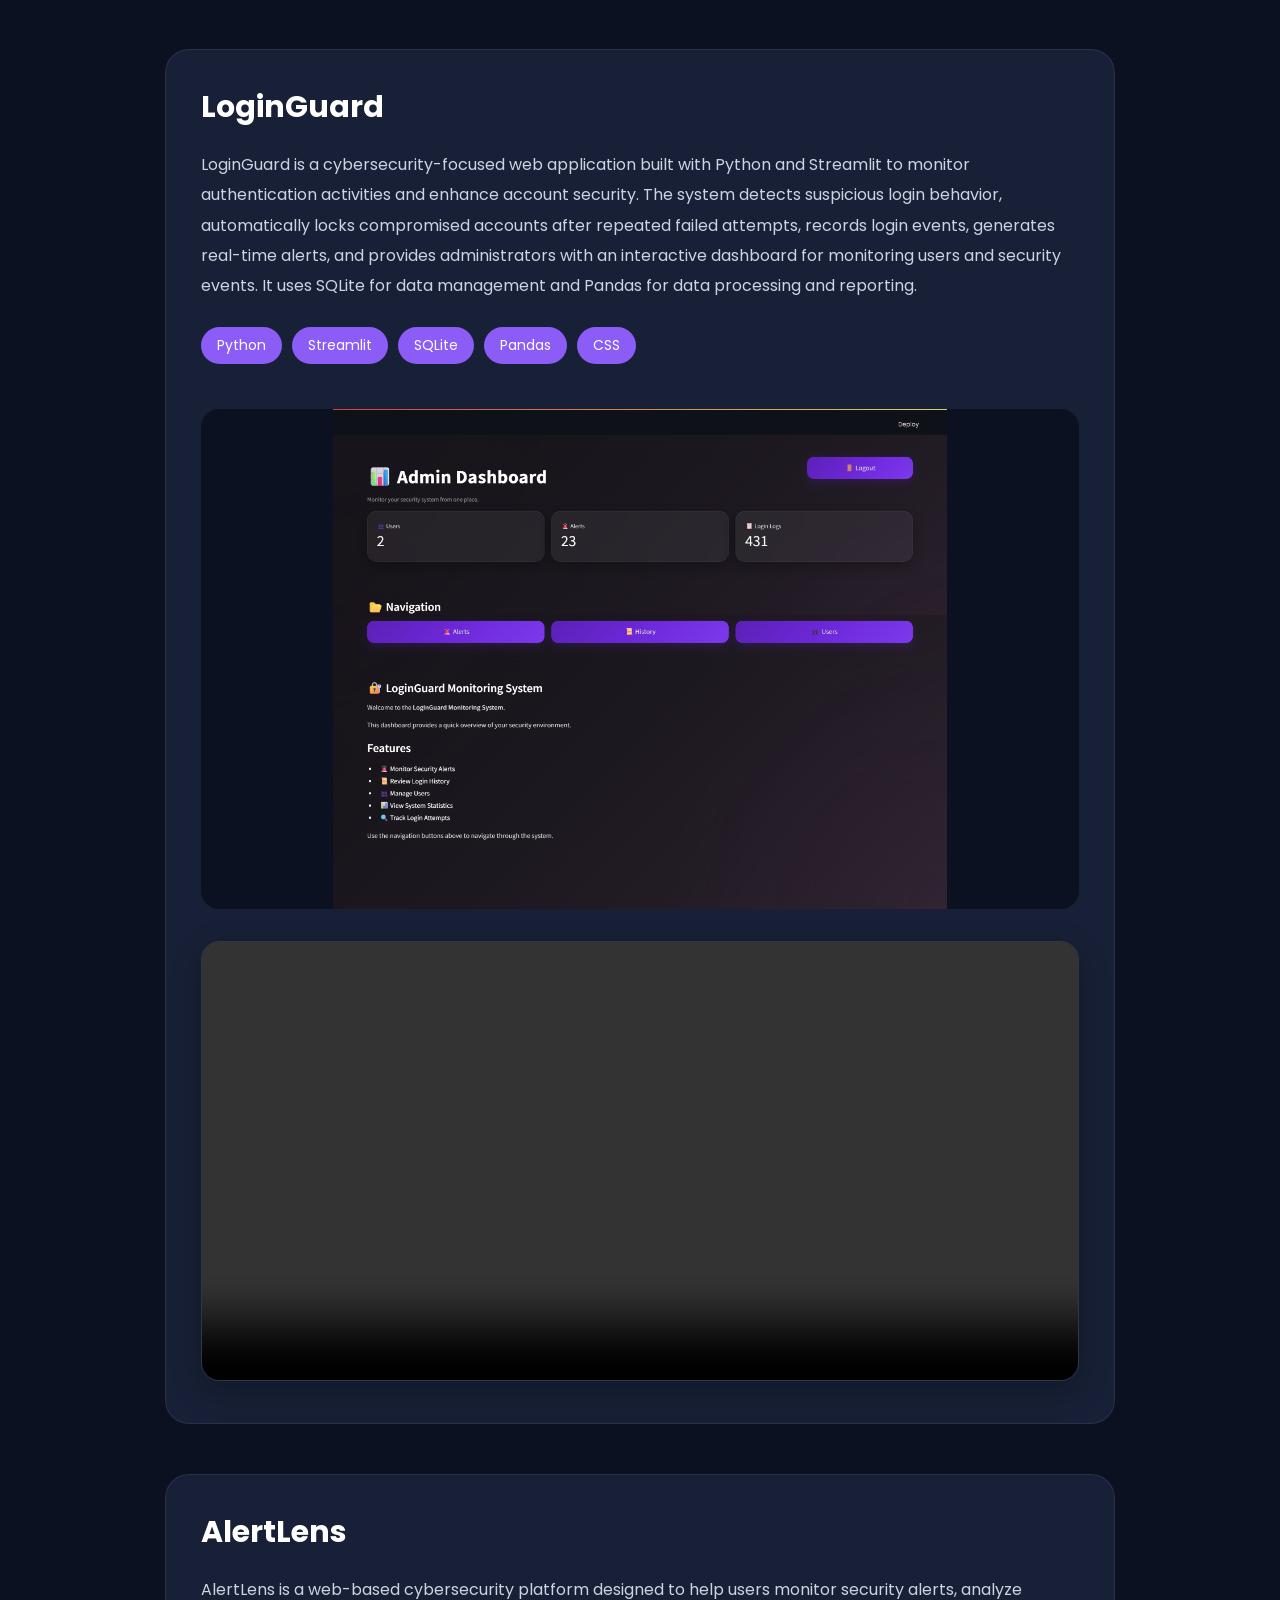
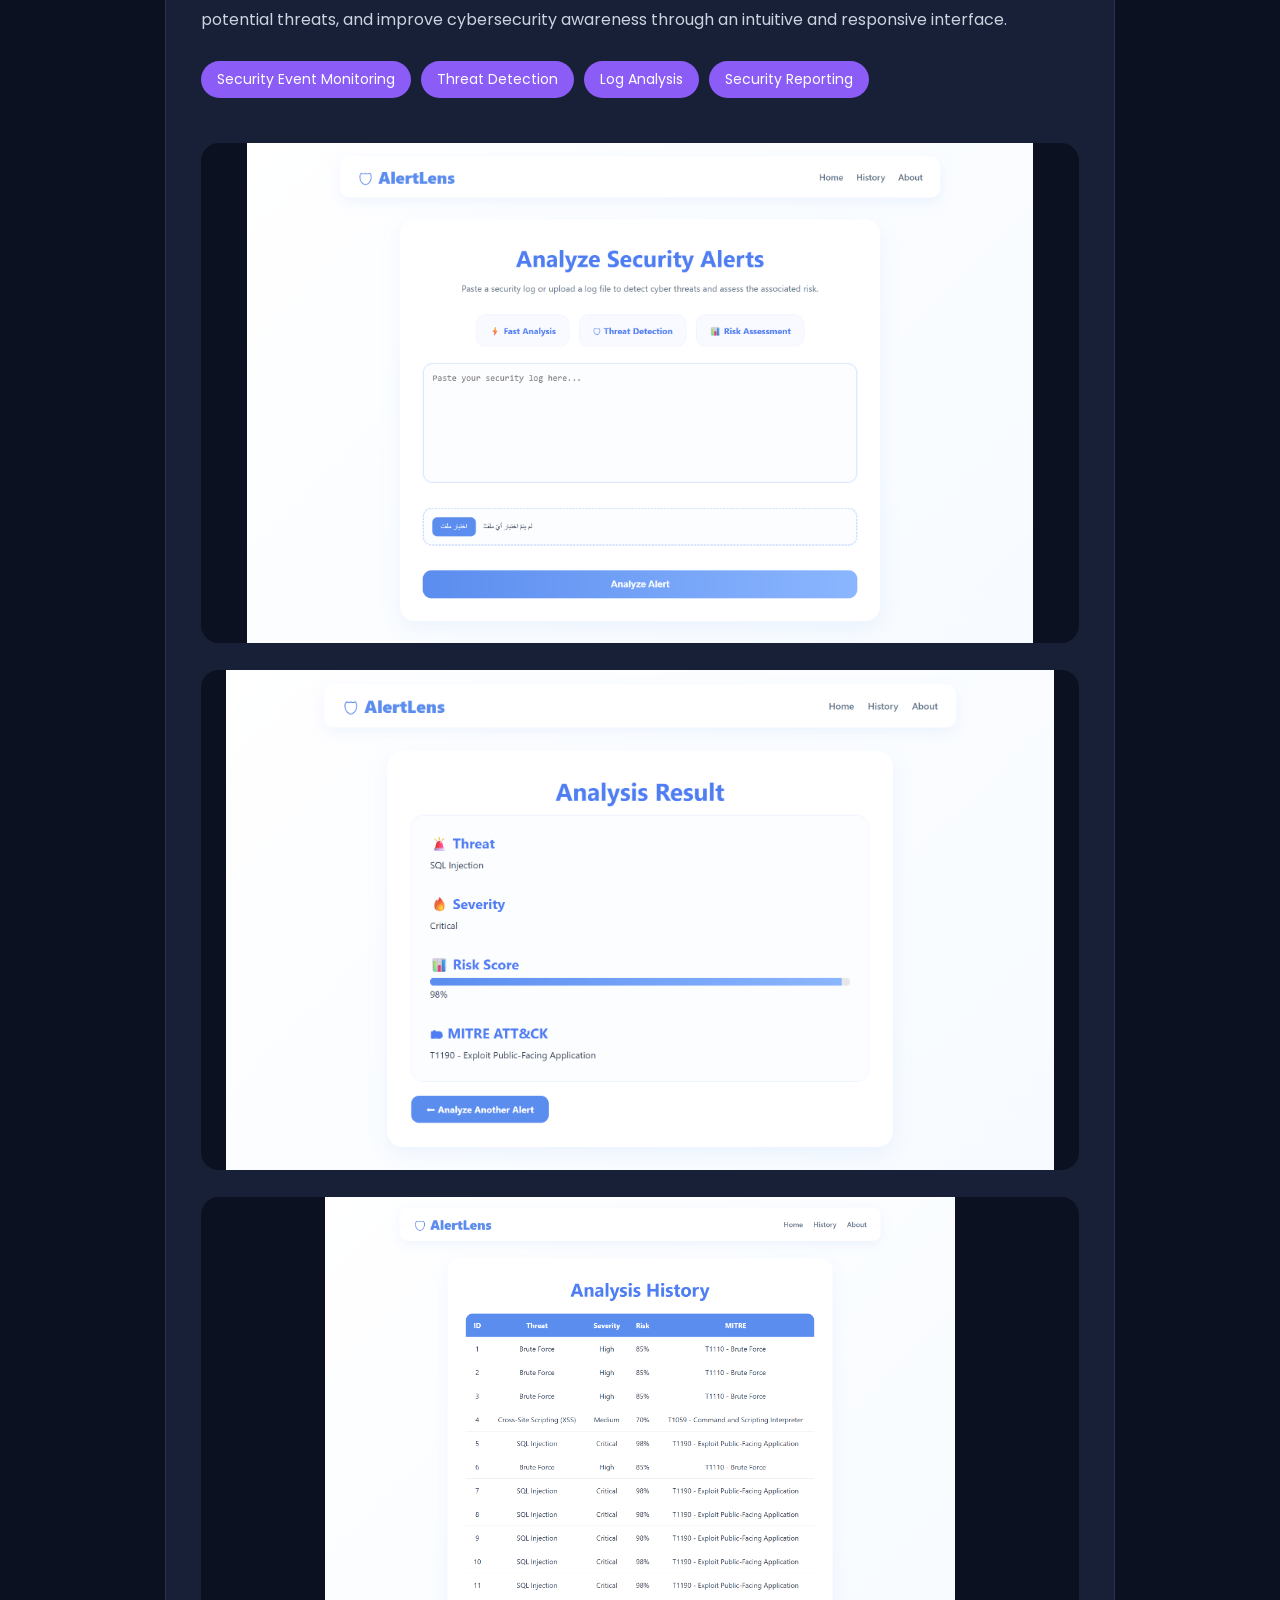
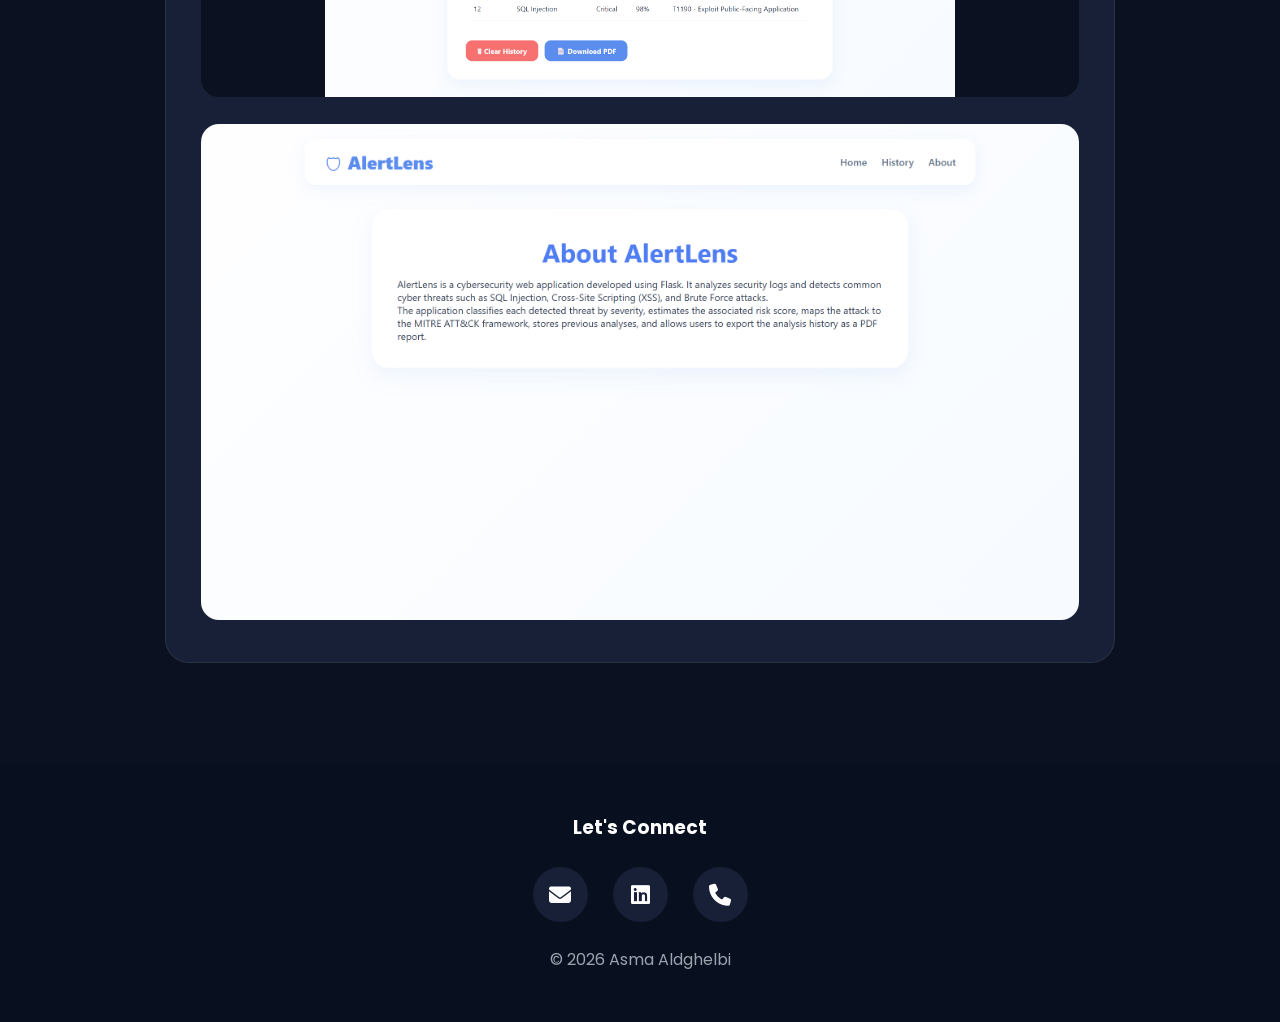
==== commit 5a09d754: "Update portfolio design and content" ====
--- a/projects.html
+++ b/projects.html
@@ -46,7 +46,44 @@
                     </div>
 
                     <img src="images/GRC360.png" alt="Cybersecurity Risk Management System">
-                    <img src="images/Risk.png" alt="Risk System" class="risk-img">
+                    <img src="images/Risk.png" alt="Risk System">
+
+                </div>
+
+            </div>
+
+            <div class="project-card">
+
+                <div class="project-info">
+
+                    <h3>LoginGuard</h3>
+
+                    <p>
+                        LoginGuard is a cybersecurity-focused web application built
+                        with Python and Streamlit to monitor authentication activities
+                        and enhance account security. The system detects suspicious
+                        login behavior, automatically locks compromised accounts after
+                        repeated failed attempts, records login events, generates
+                        real-time alerts, and provides administrators with an
+                        interactive dashboard for monitoring users and security events.
+                        It uses SQLite for data management and Pandas for data
+                        processing and reporting.
+                    </p>
+
+                    <div class="tech">
+                        <span>Python</span>
+                        <span>Streamlit</span>
+                        <span>SQLite</span>
+                        <span>Pandas</span>
+                        <span>CSS</span>
+                    </div>
+
+                    <img src="images/LoginGuard.png" alt="LoginGuard Dashboard">
+
+                    <video controls class="project-video">
+                        <source src="videos/loginguardvideo.mp4" type="video/mp4">
+                        Your browser does not support the video tag.
+                    </video>
 
                 </div>
 
@@ -59,8 +96,10 @@
                     <h3>AlertLens</h3>
 
                     <p>
-                        AlertLens is a web-based cybersecurity platform designed to help users monitor security alerts,
-                        analyze potential threats, and improve cybersecurity awareness through an intuitive and responsive interface.
+                        AlertLens is a web-based cybersecurity platform designed to
+                        help users monitor security alerts, analyze potential threats,
+                        and improve cybersecurity awareness through an intuitive and
+                        responsive interface.
                     </p>
 
                     <div class="tech">
@@ -93,7 +132,7 @@
                 <i class="fa-solid fa-envelope"></i>
             </a>
 
-            <a href="https://www.linkedin.com/in/asma-aldghelbi-b849ba235">
+            <a href="https://www.linkedin.com/in/asma-aldghelbi-b849ba235" target="_blank">
                 <i class="fab fa-linkedin"></i>
             </a>
 
@@ -103,7 +142,7 @@
 
         </div>
 
-        <p>© 2026 Asma Aldghelbi</p>
+        <p>&copy; 2026 Asma Aldghelbi</p>
 
     </footer>
 
--- a/css/style.css
+++ b/css/style.css
@@ -1,372 +1,201 @@
 @import url('https://fonts.googleapis.com/css2?family=Poppins:wght@300;400;500;600;700;800&display=swap');
 
-* {
-    margin: 0;
-    padding: 0;
-    box-sizing: border-box;
-    font-family: 'Poppins', sans-serif;
-    scroll-behavior: smooth;
-}
-
-body {
-    background: #0b1120;
-    color: #fff;
-}
-
-a {
-    text-decoration: none;
-}
-
-ul {
-    list-style: none;
-}
-
-/* ================= NAVBAR ================= */
-
-.navbar {
-    width: 100%;
-    height: 80px;
-    display: flex;
-    justify-content: space-between;
-    align-items: center;
-    padding: 0 8%;
-    position: fixed;
-    top: 0;
-    left: 0;
-    background: rgba(11,17,32,.95);
-    backdrop-filter: blur(10px);
-    z-index: 999;
-}
-
-.nav-links {
-    display: flex;
-    gap: 35px;
-}
-
-.nav-links a {
-    color: #fff;
-    transition: .3s;
+*{
+    margin:0;
+    padding:0;
+    box-sizing:border-box;
+    font-family:'Poppins',sans-serif;
+    scroll-behavior:smooth;
+}
+
+body{
+    background:#0b1120;
+    color:#fff;
+}
+
+a{
+    text-decoration:none;
+}
+
+ul{
+    list-style:none;
+}
+
+.navbar{
+    width:100%;
+    height:80px;
+    display:flex;
+    align-items:center;
+    padding:0 8%;
+    position:fixed;
+    top:0;
+    left:0;
+    background:rgba(11,17,32,.95);
+    backdrop-filter:blur(10px);
+    z-index:999;
+}
+
+.nav-links{
+    display:flex;
+    gap:35px;
+}
+
+.nav-links a{
+    color:#fff;
+    transition:.3s;
 }
 
 .nav-links a:hover,
-.active {
-    color: #8b5cf6;
-}
-
-/* ================= HERO ================= */
-
-.hero {
-    min-height: 100vh;
-    display: flex;
-    justify-content: space-between;
-    align-items: center;
-    gap: 60px;
-    padding: 120px 8%;
-}
-
-.hero-content {
-    flex: 1;
-}
-
-.hero-content h3 {
-    color: #8b5cf6;
-    font-size: 22px;
-    margin-bottom: 15px;
-}
-
-.hero-content h1 {
-    font-size: 60px;
-    margin-bottom: 20px;
-}
-
-.hero-content h2 {
-    color: #d1d5db;
-    font-size: 26px;
-    margin-bottom: 25px;
-}
-
-.hero-content p {
-    color: #b8bcc8;
-    line-height: 1.9;
-    max-width: 650px;
-    margin-bottom: 40px;
-}
-
-.hero-buttons {
-    display: flex;
-    gap: 20px;
-}
-
-.btn {
-    background: #8b5cf6;
-    color: #fff;
-    padding: 15px 35px;
-    border-radius: 10px;
-    transition: .3s;
-}
-
-.btn:hover {
-    transform: translateY(-5px);
-}
-
-.btn-outline {
-    border: 2px solid #8b5cf6;
-    color: #8b5cf6;
-    padding: 15px 35px;
-    border-radius: 10px;
-    transition: .3s;
-}
-
-.btn-outline:hover {
-    background: #8b5cf6;
-    color: #fff;
-}
-
-/* ================= SECTIONS ================= */
-
-section {
-    padding: 100px 8%;
-}
-
-section h2 {
-    text-align: center;
-    font-size: 40px;
-    margin-bottom: 50px;
-}
-
-.about p {
-    max-width: 900px;
-    margin: auto;
-    text-align: center;
-    line-height: 2;
-    color: #cbd5e1;
-    font-size: 18px;
-}
-/* ================= CERTIFICATES ================= */
-
-.certificate-grid {
-    display: grid;
-    grid-template-columns: repeat(auto-fit, minmax(300px, 1fr));
-    gap: 30px;
-}
-
-.certificate-grid img {
-    width: 100%;
-    border-radius: 15px;
-    transition: .4s;
-    cursor: pointer;
-}
-
-.certificate-grid img:hover {
-    transform: scale(1.05);
-}
-
-/* ================= SKILLS ================= */
-
-.skills-grid {
-    display: grid;
-    grid-template-columns: repeat(auto-fit, minmax(220px, 1fr));
-    gap: 25px;
-}
-
-.skill-card {
-    background: #172036;
-    padding: 30px;
-    text-align: center;
-    border-radius: 15px;
-    border: 1px solid rgba(255,255,255,.08);
-    transition: .3s;
-}
-
-.skill-card:hover {
-    transform: translateY(-10px);
-    background: #8b5cf6;
-}
-
-/* ================= PROJECTS ================= */
-
-.projects {
-    padding: 150px 8% 100px;
-}
-
-.projects h2 {
-    text-align: center;
-    font-size: 45px;
-    margin-bottom: 60px;
-}
-
-.projects-grid {
-    display: grid;
-    grid-template-columns: repeat(auto-fit, minmax(350px,1fr));
-    gap: 35px;
-}
-
-.project-card {
-    background: #172036;
-    border: 1px solid rgba(255,255,255,.08);
-    border-radius: 20px;
-    overflow: hidden;
-    transition: .4s;
-}
-
-.project-card:hover {
-    transform: translateY(-10px);
-    box-shadow: 0 20px 40px rgba(0,0,0,.35);
-}
-
-.project-card img {
-    width: 100%;
-    height: 220px;
-    object-fit: cover;
-}
-
-.project-info {
-    padding: 30px;
-}
-
-.project-info h3 {
-    font-size: 28px;
-    margin-bottom: 20px;
-}
-
-.project-info p {
-    color: #cbd5e1;
-    line-height: 1.8;
-    margin-bottom: 25px;
-}
-
-.tech {
-    display: flex;
-    flex-wrap: wrap;
-    gap: 10px;
-    margin-bottom: 25px;
-}
-
-.tech span {
-    background: #8b5cf6;
-    color: #fff;
-    padding: 8px 16px;
-    border-radius: 50px;
-    font-size: 14px;
-}
-
-.project-buttons {
-    display: flex;
-    gap: 15px;
-}
-
-.project-buttons a {
-    flex: 1;
-    text-align: center;
-}
-/* ================= FOOTER ================= */
-
-footer {
-    background: #08101f;
-    text-align: center;
-    padding: 50px 20px;
-}
-
-footer h3 {
-    margin-bottom: 25px;
-}
-
-.social-links {
-    display: flex;
-    justify-content: center;
-    gap: 25px;
-    margin-bottom: 25px;
-}
-
-.social-links a {
-    width: 55px;
-    height: 55px;
-    border-radius: 50%;
-    background: #172036;
-    display: flex;
-    justify-content: center;
-    align-items: center;
-    color: #fff;
-    font-size: 22px;
-    transition: .3s;
-}
-
-.social-links a:hover {
-    background: #8b5cf6;
-    transform: translateY(-5px);
-}
-
-footer p {
-    color: #9ca3af;
-}
-
-/* ================= ANIMATION ================= */
-
-.hidden {
-    opacity: 0;
-    transform: translateY(60px);
-    transition: all .8s ease;
-}
-
-.show {
-    opacity: 1;
-    transform: translateY(0);
-}
-
-/* ================= RESPONSIVE ================= */
-
-@media (max-width: 900px) {
-
-    .navbar {
-        flex-direction: column;
-        height: auto;
-        padding: 20px;
-    }
-
-    .nav-links {
-        margin-top: 20px;
-        gap: 20px;
-    }
-
-    .hero {
-        flex-direction: column-reverse;
-        text-align: center;
-        padding: 120px 8% 80px;
-    }
-
-    .hero-content h1 {
-        font-size: 42px;
-    }
-
-    .hero-content h2 {
-        font-size: 22px;
-    }
-
-    .hero-buttons {
-        justify-content: center;
-        flex-wrap: wrap;
-    }
-
-    .projects-grid,
-    .skills-grid,
-    .certificate-grid {
-        grid-template-columns: 1fr;
-    }
-
-    .project-info h3 {
-        font-size: 24px;
-    }
-
-    section {
-        padding: 80px 6%;
-    }
-}
+.active{
+    color:#8b5cf6;
+}
+
+.hero{
+    min-height:100vh;
+    display:flex;
+    justify-content:space-between;
+    align-items:center;
+    gap:60px;
+    padding:120px 8%;
+}
+
+.hero-content{
+    flex:1;
+}
+
+.hero-content h3{
+    color:#8b5cf6;
+    font-size:22px;
+    margin-bottom:15px;
+}
+
+.hero-content h1{
+    font-size:60px;
+    margin-bottom:20px;
+}
+
+.hero-content h2{
+    color:#d1d5db;
+    font-size:26px;
+    margin-bottom:25px;
+}
+
+.hero-content p{
+    color:#b8bcc8;
+    line-height:1.9;
+    max-width:650px;
+    margin-bottom:40px;
+}
+
+.hero-buttons{
+    display:flex;
+    gap:20px;
+}
+
+.btn{
+    background:#8b5cf6;
+    color:#fff;
+    padding:15px 35px;
+    border-radius:10px;
+    transition:.3s;
+}
+
+.btn:hover{
+    transform:translateY(-5px);
+}
+
+.btn-outline{
+    border:2px solid #8b5cf6;
+    color:#8b5cf6;
+    padding:15px 35px;
+    border-radius:10px;
+}
+
+.btn-outline:hover{
+    background:#8b5cf6;
+    color:white;
+}
+
+section{
+    padding:100px 8%;
+}
+
+section h2{
+    text-align:center;
+    font-size:40px;
+    margin-bottom:50px;
+}
+
+.about p{
+    max-width:900px;
+    margin:auto;
+    text-align:center;
+    line-height:2;
+    color:#cbd5e1;
+    font-size:18px;
+}
+
+.certificate-grid{
+    display:grid;
+    grid-template-columns:repeat(auto-fit,minmax(300px,1fr));
+    gap:30px;
+}
+
+.certificate-grid img{
+    width:100%;
+    border-radius:15px;
+    transition:.4s;
+}
+
+.certificate-grid img:hover{
+    transform:scale(1.05);
+}
+
+.skills-grid{
+    display:grid;
+    grid-template-columns:repeat(auto-fit,minmax(220px,1fr));
+    gap:25px;
+}
+
+.skill-card{
+    background:#172036;
+    padding:30px;
+    text-align:center;
+    border-radius:15px;
+    border:1px solid rgba(255,255,255,.08);
+    transition:.3s;
+}
+
+.skill-card:hover{
+    transform:translateY(-10px);
+    background:#8b5cf6;
+}
+
+.projects{
+    padding:150px 8% 100px;
+}
+
+.projects h2{
+    text-align:center;
+    font-size:45px;
+    margin-bottom:60px;
+}
+
+.projects-grid{
+    display:flex;
+    flex-direction:column;
+    gap:50px;
+    max-width:950px;
+    margin:auto;
+}
+
 .project-card{
+    width:100%;
     background:#172036;
     border-radius:24px;
-    padding:18px;
+    padding:25px;
     border:1px solid rgba(255,255,255,.08);
-    transition:.35s ease;
+    transition:.35s;
 }
 
 .project-card:hover{
@@ -374,26 +203,133 @@
     box-shadow:0 20px 45px rgba(0,0,0,.35);
 }
 
+.project-info{
+    padding:10px;
+}
+
+.project-info h3{
+    font-size:30px;
+    margin-bottom:20px;
+}
+
+.project-info p{
+    color:#cbd5e1;
+    line-height:1.9;
+    margin-bottom:25px;
+}
+
 .project-card img{
     width:100%;
-    height:230px;
-    object-fit:cover;
-    border-radius:16px;
-    transition:.35s ease;
-}
-
-.project-card:hover img{
-    transform:scale(1.03);
-}
-
-.project-info{
-    padding:20px 8px 8px;
-}
-.risk-img{
-    width: 100%;
-    height: auto !important;
-    max-height: none;
-    object-fit: contain;
-    display: block;
-    border-radius: 18px;
+    max-height:500px;
+    object-fit:contain;
+    border-radius:18px;
+    margin-top:20px;
+    background:#0b1120;
+    transition:.35s;
+}
+
+.project-card img:hover{
+    transform:scale(1.02);
+}
+
+.tech{
+    display:flex;
+    flex-wrap:wrap;
+    gap:10px;
+    margin-bottom:25px;
+}
+
+.tech span{
+    background:#8b5cf6;
+    color:white;
+    padding:8px 16px;
+    border-radius:50px;
+    font-size:14px;
+}
+
+.project-video{
+    width:100%;
+    margin-top:25px;
+    border-radius:18px;
+    border:1px solid rgba(255,255,255,.1);
+    box-shadow:0 10px 30px rgba(0,0,0,.25);
+}
+
+footer{
+    background:#08101f;
+    text-align:center;
+    padding:50px 20px;
+}
+
+footer h3{
+    margin-bottom:25px;
+}
+
+.social-links{
+    display:flex;
+    justify-content:center;
+    gap:25px;
+    margin-bottom:25px;
+}
+
+.social-links a{
+    width:55px;
+    height:55px;
+    border-radius:50%;
+    background:#172036;
+    display:flex;
+    justify-content:center;
+    align-items:center;
+    color:#fff;
+    font-size:22px;
+    transition:.3s;
+}
+
+.social-links a:hover{
+    background:#8b5cf6;
+    transform:translateY(-5px);
+}
+
+footer p{
+    color:#9ca3af;
+}
+
+.hidden{
+    opacity:0;
+    transform:translateY(60px);
+    transition:.8s;
+}
+
+.show{
+    opacity:1;
+    transform:translateY(0);
+}
+
+@media(max-width:900px){
+
+    .navbar{
+        padding:20px;
+    }
+
+    .hero{
+        flex-direction:column-reverse;
+        text-align:center;
+    }
+
+    .hero-content h1{
+        font-size:42px;
+    }
+
+    .projects{
+        padding:120px 6% 80px;
+    }
+
+    .project-info h3{
+        font-size:24px;
+    }
+
+    section{
+        padding:80px 6%;
+    }
+
 }
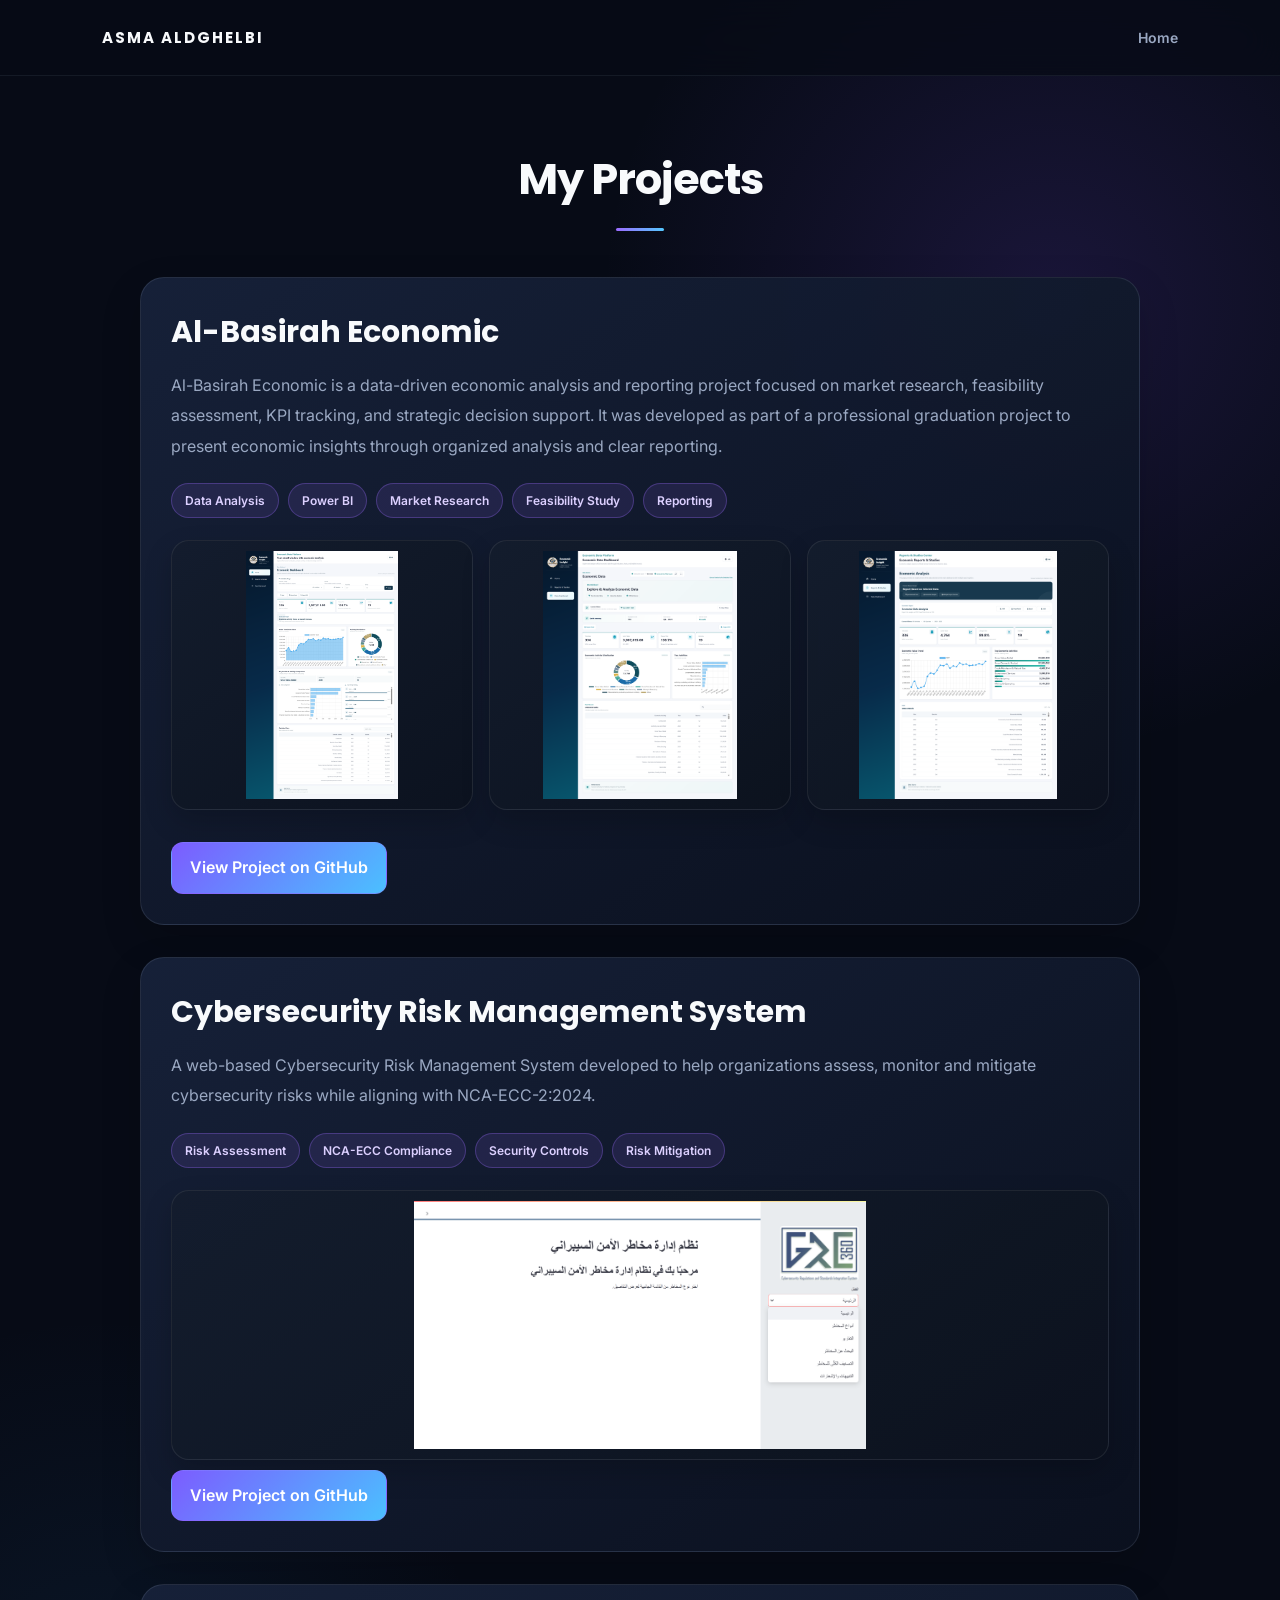
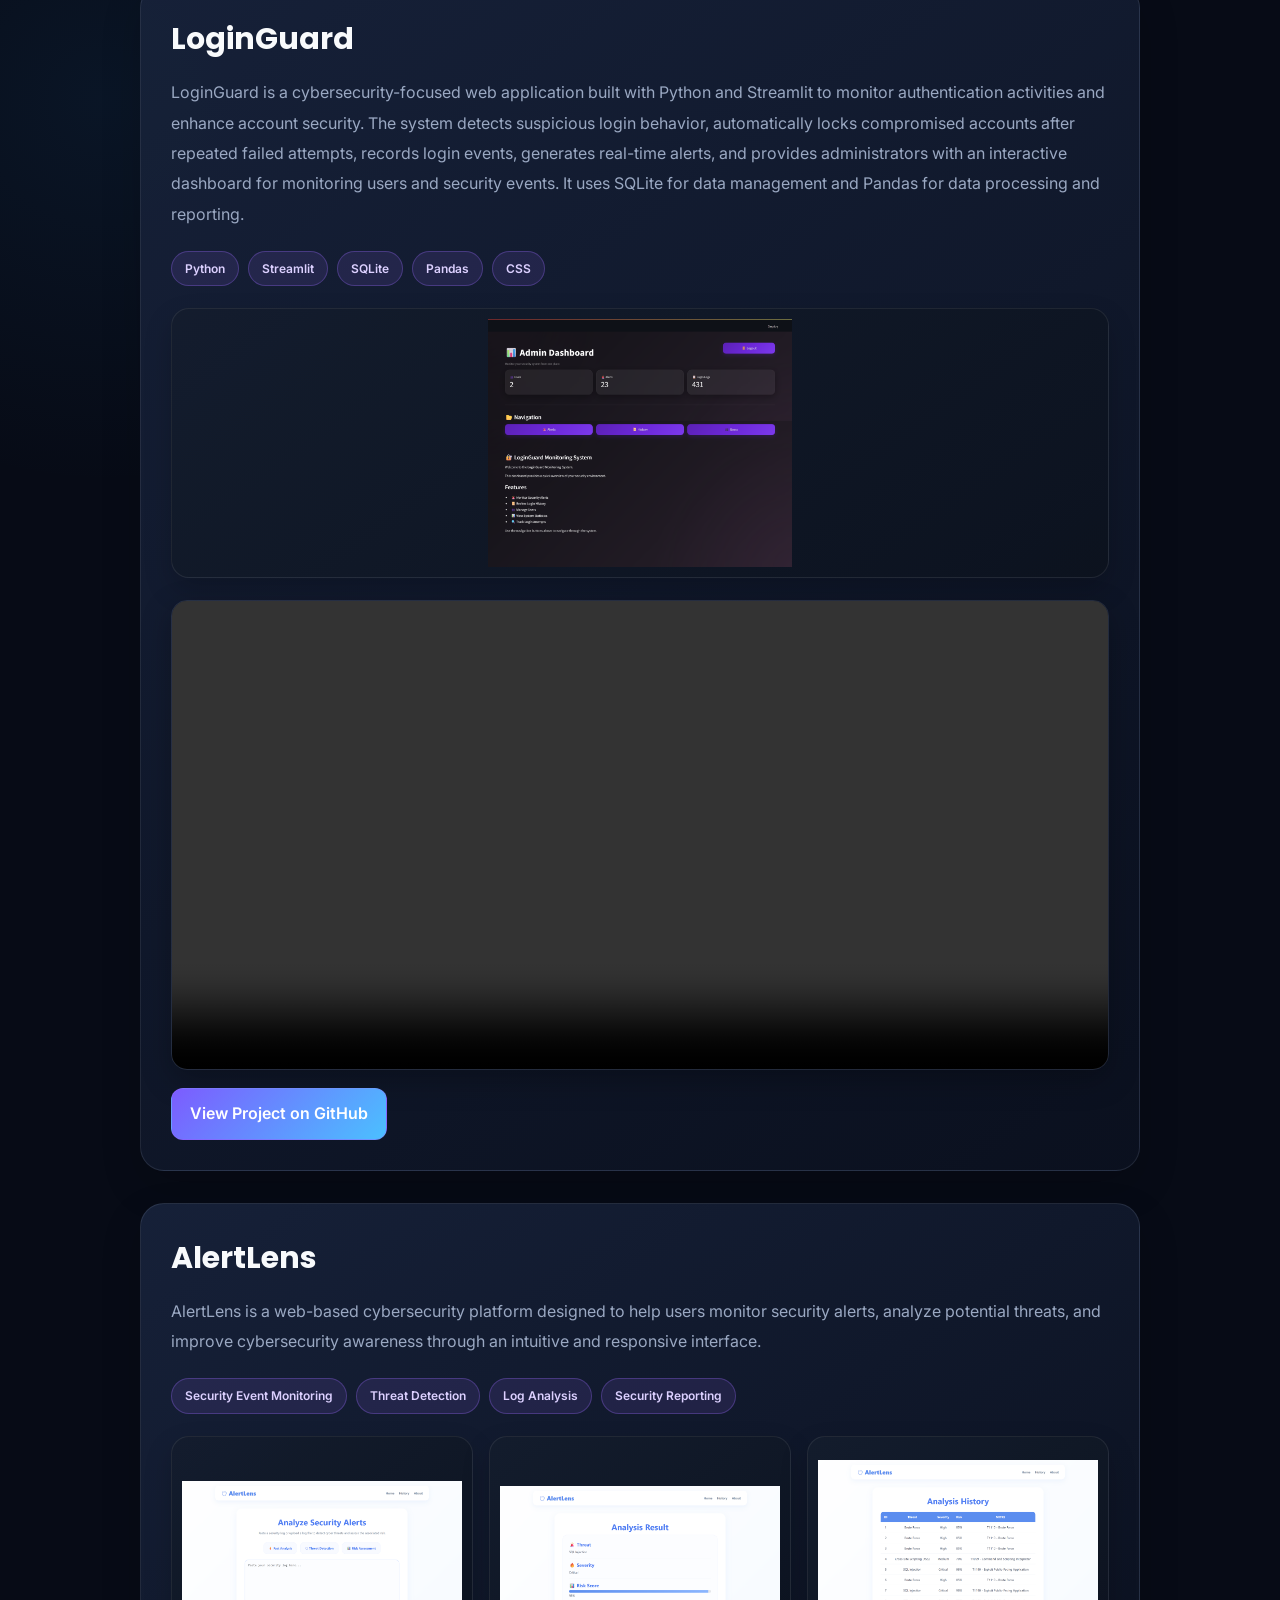
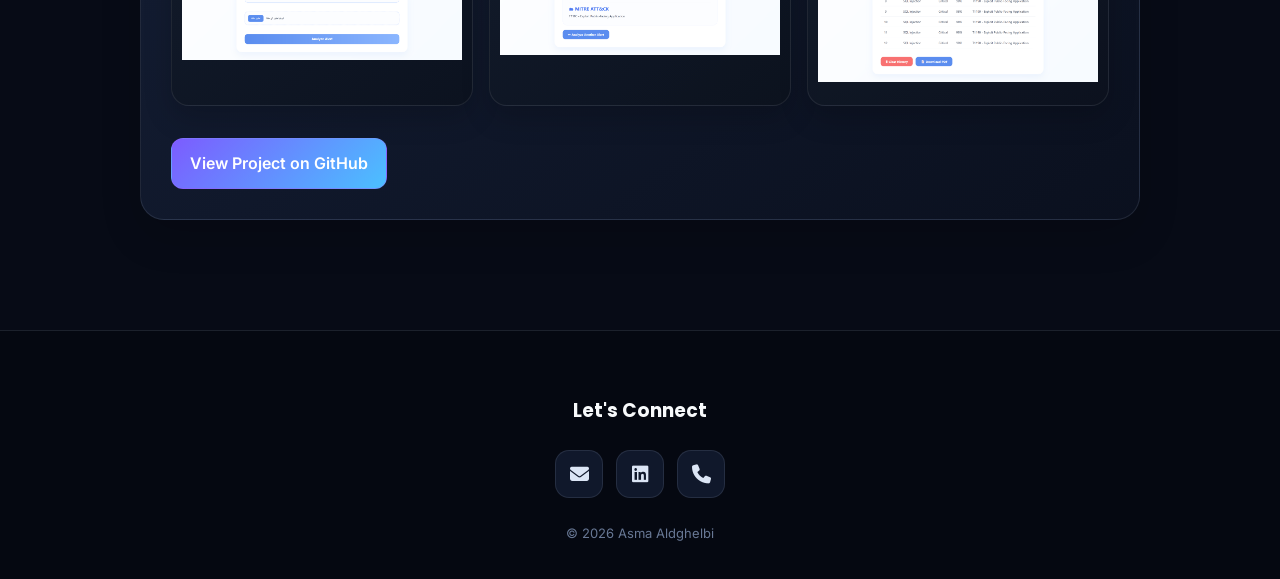
==== commit f40becba: "Update project" ====
--- a/projects.html
+++ b/projects.html
@@ -30,6 +30,43 @@
 
                 <div class="project-info">
 
+                    <h3>Al-Basirah Economic</h3>
+
+                    <p>
+                        Al-Basirah Economic is a data-driven economic analysis and
+                        reporting project focused on market research, feasibility
+                        assessment, KPI tracking, and strategic decision support.
+                        It was developed as part of a professional graduation
+                        project to present economic insights through organized
+                        analysis and clear reporting.
+                    </p>
+
+                    <div class="tech">
+                        <span>Data Analysis</span>
+                        <span>Power BI</span>
+                        <span>Market Research</span>
+                        <span>Feasibility Study</span>
+                        <span>Reporting</span>
+                    </div>
+
+                    <div class="project-gallery">
+                        <img src="images/dashboard.png" alt="Al-Basirah Economic Dashboard">
+                        <img src="images/data-dashboard.png" alt="Al-Basirah Economic Data Dashboard">
+                        <img src="images/reports.png" alt="Al-Basirah Economic Reports">
+                    </div>
+
+                    <a class="project-link" href="https://github.com/asma948y8/-Albasirah-Economic.git" target="_blank" rel="noopener noreferrer">
+                        View Project on GitHub
+                    </a>
+
+                </div>
+
+            </div>
+
+            <div class="project-card">
+
+                <div class="project-info">
+
                     <h3>Cybersecurity Risk Management System</h3>
 
                     <p>
@@ -46,8 +83,10 @@
                     </div>
 
                     <img src="images/GRC360.png" alt="Cybersecurity Risk Management System">
-                    <img src="images/Risk.png" alt="Risk System">
 
+                    <a class="project-link" href="https://github.com/asma948y8/GRC-System" target="_blank" rel="noopener noreferrer">
+                        View Project on GitHub
+                    </a>
                 </div>
 
             </div>
@@ -85,6 +124,10 @@
                         Your browser does not support the video tag.
                     </video>
 
+                    <a class="project-link" href="https://github.com/asma948y8/LoginGuard" target="_blank" rel="noopener noreferrer">
+                        View Project on GitHub
+                    </a>
+
                 </div>
 
             </div>
@@ -109,10 +152,15 @@
                         <span>Security Reporting</span>
                     </div>
 
-                    <img src="images/Homescrean.png" alt="Home Screen">
-                    <img src="images/Resultscrean.png" alt="Result Screen">
-                    <img src="images/Historyscrean.png" alt="History Screen">
-                    <img src="images/Aboutscrean.png" alt="About Screen">
+                    <div class="project-gallery">
+                        <img src="images/Homescrean.png" alt="Home Screen">
+                        <img src="images/Resultscrean.png" alt="Result Screen">
+                        <img src="images/Historyscrean.png" alt="History Screen">
+                    </div>
+
+                    <a class="project-link" href="https://github.com/asma948y8/AlertLens" target="_blank" rel="noopener noreferrer">
+                        View Project on GitHub
+                    </a>
 
                 </div>
 
--- a/css/style.css
+++ b/css/style.css
@@ -1,19 +1,41 @@
-@import url('https://fonts.googleapis.com/css2?family=Poppins:wght@300;400;500;600;700;800&display=swap');
+@import url('https://fonts.googleapis.com/css2?family=Inter:wght@400;500;600;700;800&family=Poppins:wght@500;600;700;800&display=swap');
+
+:root{
+    --bg:#070b16;
+    --surface:#10182b;
+    --surface-light:#17223a;
+    --text:#f8fafc;
+    --muted:#9aa8c2;
+    --accent:#9b6cff;
+    --accent-dark:#7046d9;
+    --border:rgba(148,163,184,.16);
+    --shadow:0 24px 70px rgba(0,0,0,.3);
+}
 
 *{
     margin:0;
     padding:0;
     box-sizing:border-box;
-    font-family:'Poppins',sans-serif;
     scroll-behavior:smooth;
 }
 
 body{
-    background:#0b1120;
+    background:
+        radial-gradient(circle at 82% 8%, rgba(112,70,217,.18), transparent 28rem),
+        radial-gradient(circle at 8% 45%, rgba(35,112,180,.1), transparent 24rem),
+        var(--bg);
+    color:var(--text);
+    font-family:'Inter',sans-serif;
+    line-height:1.6;
+}
+
+body::selection{
+    background:var(--accent);
     color:#fff;
 }
 
 a{
+    color:inherit;
     text-decoration:none;
 }
 
@@ -23,281 +45,515 @@
 
 .navbar{
     width:100%;
-    height:80px;
+    height:76px;
     display:flex;
     align-items:center;
     padding:0 8%;
     position:fixed;
     top:0;
     left:0;
-    background:rgba(11,17,32,.95);
-    backdrop-filter:blur(10px);
+    background:rgba(7,11,22,.74);
+    border-bottom:1px solid rgba(148,163,184,.1);
+    backdrop-filter:blur(18px);
     z-index:999;
 }
 
+.navbar::before{
+    content:'ASMA ALDGHELBI';
+    color:var(--text);
+    font-family:'Poppins',sans-serif;
+    font-size:15px;
+    font-weight:700;
+    letter-spacing:2px;
+}
+
 .nav-links{
     display:flex;
-    gap:35px;
+    gap:34px;
+    margin-left:auto;
 }
 
 .nav-links a{
-    color:#fff;
-    transition:.3s;
+    color:var(--muted);
+    font-size:14px;
+    font-weight:600;
+    transition:.25s ease;
 }
 
 .nav-links a:hover,
-.active{
-    color:#8b5cf6;
+.nav-links .active{
+    color:var(--text);
+}
+
+.nav-links .active::after{
+    content:'';
+    display:block;
+    height:2px;
+    margin-top:6px;
+    background:var(--accent);
+    border-radius:10px;
 }
 
 .hero{
     min-height:100vh;
     display:flex;
-    justify-content:space-between;
     align-items:center;
-    gap:60px;
-    padding:120px 8%;
+    padding:150px 8% 110px;
+    position:relative;
+    overflow:hidden;
 }
 
 .hero-content{
-    flex:1;
+    max-width:760px;
+    position:relative;
+    z-index:1;
 }
 
 .hero-content h3{
-    color:#8b5cf6;
-    font-size:22px;
-    margin-bottom:15px;
+    display:inline-flex;
+    align-items:center;
+    gap:10px;
+    color:var(--accent);
+    font-size:15px;
+    font-weight:700;
+    letter-spacing:2px;
+    text-transform:uppercase;
+    margin-bottom:18px;
+}
+
+.hero-content h3::before{
+    content:'';
+    width:34px;
+    height:2px;
+    background:var(--accent);
 }
 
 .hero-content h1{
-    font-size:60px;
-    margin-bottom:20px;
-}
-
-.hero-content h2{
-    color:#d1d5db;
-    font-size:26px;
+    max-width:700px;
+    font-family:'Poppins',sans-serif;
+    font-size:clamp(42px,6vw,78px);
+    line-height:1.1;
+    letter-spacing:-2px;
     margin-bottom:25px;
 }
 
+.hero-content h1::first-line{
+    color:var(--text);
+}
+
 .hero-content p{
-    color:#b8bcc8;
+    max-width:650px;
+    color:var(--muted);
+    font-size:17px;
     line-height:1.9;
-    max-width:650px;
-    margin-bottom:40px;
+    margin-bottom:38px;
 }
 
 .hero-buttons{
     display:flex;
-    gap:20px;
+    flex-wrap:wrap;
+    gap:14px;
+}
+
+.btn,
+.btn-outline{
+    display:inline-flex;
+    align-items:center;
+    justify-content:center;
+    gap:10px;
+    min-height:52px;
+    padding:0 25px;
+    border-radius:12px;
+    font-size:14px;
+    font-weight:700;
+    transition:.25s ease;
 }
 
 .btn{
-    background:#8b5cf6;
     color:#fff;
-    padding:15px 35px;
+    background:linear-gradient(135deg,var(--accent),var(--accent-dark));
+    box-shadow:0 12px 28px rgba(112,70,217,.28);
+}
+
+.btn:hover,
+.btn-outline:hover{
+    transform:translateY(-4px);
+}
+
+.btn-outline{
+    color:var(--text);
+    border:1px solid var(--border);
+    background:rgba(255,255,255,.03);
+}
+
+.btn-outline:hover{
+    border-color:var(--accent);
+    background:rgba(155,108,255,.1);
+}
+
+section{
+    padding:105px 8%;
+}
+
+section h2,
+.projects h2{
+    text-align:center;
+    font-family:'Poppins',sans-serif;
+    font-size:clamp(28px,4vw,43px);
+    letter-spacing:-1px;
+    margin-bottom:46px;
+}
+
+section h2::after,
+.projects h2::after{
+    content:'';
+    display:block;
+    width:48px;
+    height:3px;
+    margin:14px auto 0;
     border-radius:10px;
-    transition:.3s;
-}
-
-.btn:hover{
-    transform:translateY(-5px);
-}
-
-.btn-outline{
-    border:2px solid #8b5cf6;
-    color:#8b5cf6;
-    padding:15px 35px;
-    border-radius:10px;
-}
-
-.btn-outline:hover{
-    background:#8b5cf6;
-    color:white;
-}
-
-section{
-    padding:100px 8%;
-}
-
-section h2{
-    text-align:center;
-    font-size:40px;
-    margin-bottom:50px;
+    background:linear-gradient(90deg,var(--accent),#54c7ff);
+}
+
+.about{
+    background:linear-gradient(180deg,transparent,rgba(16,24,43,.7),transparent);
 }
 
 .about p{
     max-width:900px;
     margin:auto;
+    padding:32px 36px;
+    border:1px solid var(--border);
+    border-radius:20px;
+    background:rgba(16,24,43,.58);
+    color:var(--muted);
     text-align:center;
     line-height:2;
-    color:#cbd5e1;
-    font-size:18px;
+    font-size:16px;
+    box-shadow:var(--shadow);
+}
+
+.journey{
+    background:linear-gradient(180deg,transparent,rgba(16,24,43,.6),transparent);
+}
+
+.timeline{
+    max-width:900px;
+    margin:auto;
+    position:relative;
+}
+
+.timeline::before{
+    content:'';
+    position:absolute;
+    left:16px;
+    top:8px;
+    bottom:8px;
+    width:2px;
+    background:linear-gradient(var(--accent),rgba(84,199,255,.35));
+}
+
+.timeline-item{
+    position:relative;
+    padding-left:42px;
+    margin-bottom:26px;
+}
+
+.timeline-item:last-child{
+    margin-bottom:0;
+}
+
+.timeline-dot{
+    position:absolute;
+    left:8px;
+    top:26px;
+    width:16px;
+    height:16px;
+    border-radius:50%;
+    background:var(--accent);
+    box-shadow:0 0 0 4px rgba(155,108,255,.12);
+    z-index:1;
+}
+
+.timeline-card{
+    padding:25px 28px;
+    border:1px solid var(--border);
+    border-radius:20px;
+    background:linear-gradient(145deg,rgba(23,34,58,.95),rgba(13,20,36,.95));
+    transition:.3s ease;
+}
+
+.timeline-card:hover{
+    transform:translateX(6px);
+    border-color:rgba(155,108,255,.65);
+    box-shadow:var(--shadow);
+}
+
+.timeline-date{
+    display:inline-block;
+    margin-bottom:10px;
+    color:var(--accent);
+    font-size:12px;
+    font-weight:700;
+    letter-spacing:.5px;
+}
+
+.timeline-card h3{
+    font-family:'Poppins',sans-serif;
+    font-size:21px;
+    margin-bottom:3px;
+}
+
+.timeline-card h4{
+    color:#c3b2ff;
+    font-size:14px;
+    font-weight:600;
+    margin-bottom:13px;
+}
+
+.timeline-card p{
+    color:var(--muted);
+    font-size:14px;
+    line-height:1.85;
 }
 
 .certificate-grid{
     display:grid;
-    grid-template-columns:repeat(auto-fit,minmax(300px,1fr));
-    gap:30px;
+    grid-template-columns:repeat(3,1fr);
+    gap:22px;
+    max-width:1050px;
+    margin:auto;
 }
 
 .certificate-grid img{
     width:100%;
-    border-radius:15px;
-    transition:.4s;
+    aspect-ratio:1.5;
+    object-fit:cover;
+    padding:8px;
+    border:1px solid var(--border);
+    border-radius:18px;
+    background:var(--surface);
+    transition:.3s ease;
 }
 
 .certificate-grid img:hover{
-    transform:scale(1.05);
+    transform:translateY(-8px);
+    border-color:var(--accent);
+    box-shadow:0 18px 35px rgba(0,0,0,.28);
 }
 
 .skills-grid{
     display:grid;
-    grid-template-columns:repeat(auto-fit,minmax(220px,1fr));
-    gap:25px;
+    grid-template-columns:repeat(auto-fit,minmax(190px,1fr));
+    gap:16px;
+    max-width:1050px;
+    margin:auto;
 }
 
 .skill-card{
-    background:#172036;
-    padding:30px;
+    min-height:105px;
+    display:flex;
+    align-items:center;
+    justify-content:center;
+    padding:22px;
+    color:#dbe5f5;
     text-align:center;
-    border-radius:15px;
-    border:1px solid rgba(255,255,255,.08);
-    transition:.3s;
+    font-size:15px;
+    font-weight:600;
+    border:1px solid var(--border);
+    border-radius:18px;
+    background:linear-gradient(145deg,rgba(23,34,58,.95),rgba(13,20,36,.95));
+    transition:.3s ease;
 }
 
 .skill-card:hover{
-    transform:translateY(-10px);
-    background:#8b5cf6;
+    color:#fff;
+    transform:translateY(-7px);
+    border-color:rgba(155,108,255,.75);
+    box-shadow:0 16px 30px rgba(0,0,0,.28);
 }
 
 .projects{
-    padding:150px 8% 100px;
-}
-
-.projects h2{
-    text-align:center;
-    font-size:45px;
-    margin-bottom:60px;
+    padding:145px 8% 110px;
 }
 
 .projects-grid{
     display:flex;
     flex-direction:column;
-    gap:50px;
-    max-width:950px;
+    gap:32px;
+    max-width:1000px;
     margin:auto;
 }
 
 .project-card{
     width:100%;
-    background:#172036;
+    padding:30px;
+    border:1px solid var(--border);
     border-radius:24px;
-    padding:25px;
-    border:1px solid rgba(255,255,255,.08);
-    transition:.35s;
+    background:linear-gradient(145deg,rgba(23,34,58,.95),rgba(11,17,31,.95));
+    box-shadow:0 16px 40px rgba(0,0,0,.16);
+    transition:.3s ease;
 }
 
 .project-card:hover{
-    transform:translateY(-8px);
-    box-shadow:0 20px 45px rgba(0,0,0,.35);
-}
-
-.project-info{
-    padding:10px;
+    transform:translateY(-6px);
+    border-color:rgba(155,108,255,.5);
+    box-shadow:var(--shadow);
 }
 
 .project-info h3{
-    font-size:30px;
-    margin-bottom:20px;
+    font-family:'Poppins',sans-serif;
+    font-size:clamp(22px,3vw,30px);
+    margin-bottom:14px;
 }
 
 .project-info p{
-    color:#cbd5e1;
+    color:var(--muted);
     line-height:1.9;
-    margin-bottom:25px;
+    margin-bottom:22px;
 }
 
 .project-card img{
     width:100%;
     max-height:500px;
     object-fit:contain;
+    margin-top:18px;
+    border:1px solid var(--border);
+    border-radius:16px;
+    background:var(--bg);
+    transition:.3s ease;
+}
+
+.project-gallery{
+    display:grid;
+    grid-template-columns:repeat(3,minmax(0,1fr));
+    gap:16px;
+    margin:18px 0 22px;
+}
+
+.project-gallery img,
+.project-card > .project-info > img:not(.project-video){
+    display:block;
+    width:100%;
+    height:270px;
+    max-height:none;
+    object-fit:contain;
+    margin-top:0;
+    padding:10px;
+    border:1px solid rgba(255,255,255,.08);
     border-radius:18px;
-    margin-top:20px;
-    background:#0b1120;
-    transition:.35s;
+    box-shadow:0 12px 28px rgba(0,0,0,.18);
+    background:linear-gradient(145deg,rgba(20,29,45,.9),rgba(12,18,30,.9));
 }
 
 .project-card img:hover{
-    transform:scale(1.02);
+    transform:scale(1.015);
+}
+
+@media (max-width:760px){
+    .project-gallery{
+        grid-template-columns:1fr;
+    }
+    .project-gallery img,
+    .project-card > .project-info > img:not(.project-video){
+        height:220px;
+    }
 }
 
 .tech{
     display:flex;
     flex-wrap:wrap;
-    gap:10px;
-    margin-bottom:25px;
+    gap:9px;
+    margin-bottom:22px;
 }
 
 .tech span{
-    background:#8b5cf6;
-    color:white;
-    padding:8px 16px;
+    padding:7px 13px;
+    color:#dcd0ff;
+    border:1px solid rgba(155,108,255,.3);
     border-radius:50px;
-    font-size:14px;
+    background:rgba(155,108,255,.12);
+    font-size:12px;
+    font-weight:600;
+}
+
+.project-link{
+    display:inline-flex;
+    align-items:center;
+    justify-content:center;
+    margin-top:10px;
+    padding:12px 18px;
+    color:#fff;
+    border:1px solid rgba(155,108,255,.35);
+    border-radius:12px;
+    background:linear-gradient(135deg,#7c5cff,#4bc0ff);
+    font-weight:600;
+    text-decoration:none;
+    transition:.3s ease;
+}
+
+.project-link:hover{
+    transform:translateY(-2px);
+    box-shadow:0 12px 24px rgba(124,92,255,.28);
 }
 
 .project-video{
     width:100%;
-    margin-top:25px;
-    border-radius:18px;
-    border:1px solid rgba(255,255,255,.1);
+    margin-top:22px;
+    border:1px solid var(--border);
+    border-radius:16px;
     box-shadow:0 10px 30px rgba(0,0,0,.25);
 }
 
 footer{
-    background:#08101f;
+    padding:65px 20px 35px;
     text-align:center;
-    padding:50px 20px;
+    border-top:1px solid var(--border);
+    background:#050811;
 }
 
 footer h3{
+    font-family:'Poppins',sans-serif;
+    margin-bottom:24px;
+}
+
+.social-links{
+    display:flex;
+    justify-content:center;
+    gap:13px;
     margin-bottom:25px;
 }
 
-.social-links{
-    display:flex;
+.social-links a{
+    width:48px;
+    height:48px;
+    display:flex;
+    align-items:center;
     justify-content:center;
-    gap:25px;
-    margin-bottom:25px;
-}
-
-.social-links a{
-    width:55px;
-    height:55px;
-    border-radius:50%;
-    background:#172036;
-    display:flex;
-    justify-content:center;
-    align-items:center;
+    color:#dbe5f5;
+    border:1px solid var(--border);
+    border-radius:14px;
+    background:var(--surface);
+    font-size:19px;
+    transition:.25s ease;
+}
+
+.social-links a:hover{
     color:#fff;
-    font-size:22px;
-    transition:.3s;
-}
-
-.social-links a:hover{
-    background:#8b5cf6;
+    border-color:var(--accent);
+    background:var(--accent-dark);
     transform:translateY(-5px);
 }
 
 footer p{
-    color:#9ca3af;
+    color:#687895;
+    font-size:13px;
 }
 
 .hidden{
     opacity:0;
-    transform:translateY(60px);
-    transition:.8s;
+    transform:translateY(35px);
+    transition:.8s ease;
 }
 
 .show{
@@ -305,31 +561,92 @@
     transform:translateY(0);
 }
 
-@media(max-width:900px){
-
+@media(max-width:700px){
     .navbar{
+        height:68px;
+        padding:0 6%;
+    }
+
+    .navbar::before{
+        font-size:12px;
+        letter-spacing:1px;
+    }
+
+    .nav-links{
+        gap:16px;
+    }
+
+    .nav-links a{
+        font-size:12px;
+    }
+
+    .hero{
+        min-height:auto;
+        display:flex;
+        flex-direction:column;
+        padding:140px 6% 90px;
+    }
+
+    .hero-content h1{
+        letter-spacing:-1px;
+    }
+
+    .hero-content p{
+        font-size:15px;
+    }
+
+    .btn,
+    .btn-outline{
+        width:100%;
+    }
+
+    section{
+        padding:75px 6%;
+    }
+
+    .about p{
+        padding:24px 20px;
+        font-size:14px;
+    }
+
+    .timeline::before{
+        left:11px;
+    }
+
+    .timeline-item{
+        padding-left:39px;
+    }
+
+    .timeline-dot{
+        left:2px;
+    }
+
+    .timeline-card{
+        padding:21px 18px;
+    }
+
+    .certificate-grid{
+        grid-template-columns:1fr;
+        max-width:430px;
+    }
+
+    .skills-grid{
+        grid-template-columns:1fr 1fr;
+        gap:12px;
+    }
+
+    .skill-card{
+        min-height:86px;
+        padding:14px 8px;
+        font-size:13px;
+    }
+
+    .projects{
+        padding:115px 6% 75px;
+    }
+
+    .project-card{
         padding:20px;
-    }
-
-    .hero{
-        flex-direction:column-reverse;
-        text-align:center;
-    }
-
-    .hero-content h1{
-        font-size:42px;
-    }
-
-    .projects{
-        padding:120px 6% 80px;
-    }
-
-    .project-info h3{
-        font-size:24px;
-    }
-
-    section{
-        padding:80px 6%;
-    }
-
-}+        border-radius:18px;
+    }
+}
